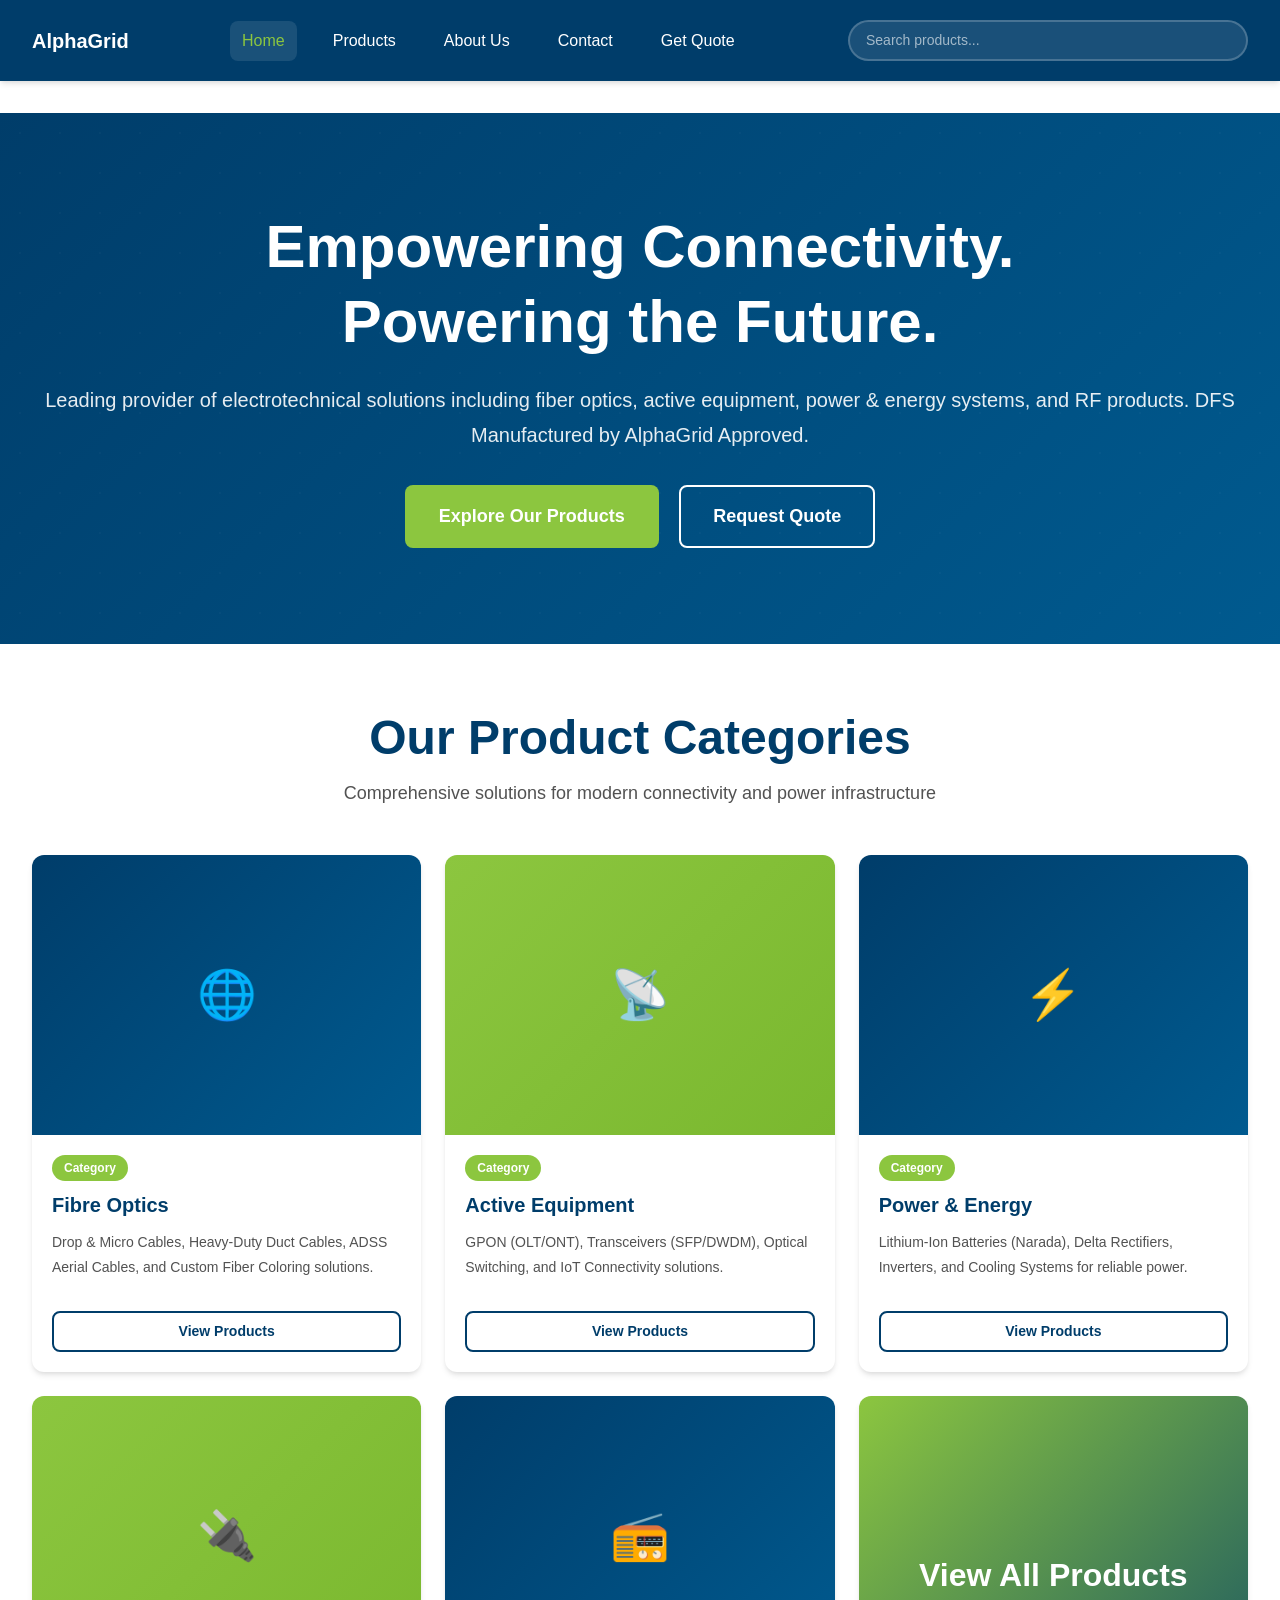
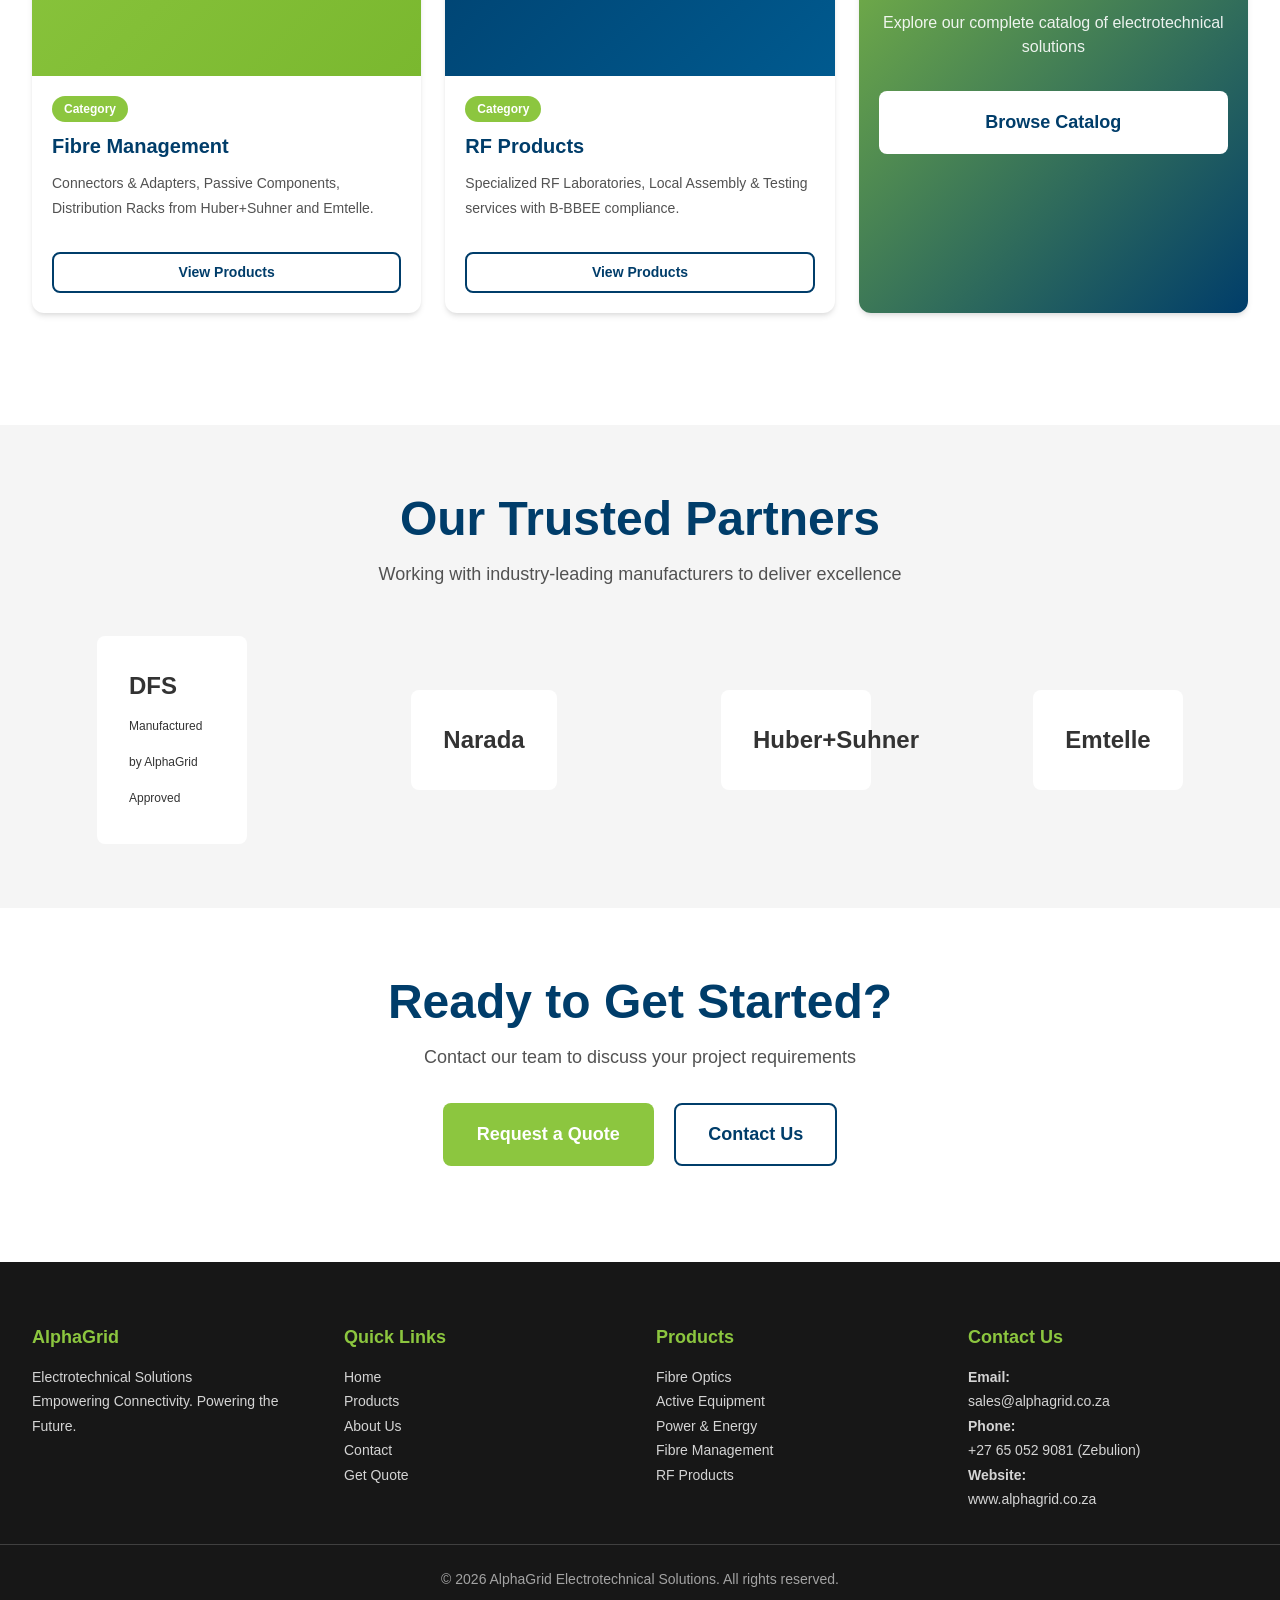
==== index.html @ b929cbf4 "Initial commit: AlphaGrid Electrotechnical Solutions website" ====
<!DOCTYPE html>
<html lang="en">
<head>
  <meta charset="UTF-8">
  <meta name="viewport" content="width=device-width, initial-scale=1.0">
  <meta name="description" content="AlphaGrid Electrotechnical Solutions - Empowering Connectivity. Powering the Future. Leading provider of fiber optics, active equipment, power solutions, and RF products.">
  <meta name="keywords" content="fiber optics, GPON, power solutions, RF products, electrotechnical, AlphaGrid, connectivity">
  <meta name="author" content="AlphaGrid Electrotechnical Solutions">
  
  <!-- Open Graph / Social Media -->
  <meta property="og:type" content="website">
  <meta property="og:title" content="AlphaGrid Electrotechnical Solutions">
  <meta property="og:description" content="Empowering Connectivity. Powering the Future.">
  <meta property="og:url" content="https://www.alphagrid.co.za">
  
  <title>AlphaGrid - Electrotechnical Solutions | Product & Solutions Catalog</title>
  
  <!-- Favicon -->
  <link rel="icon" type="image/png" href="assets/images/favicon.png">
  
  <!-- Stylesheets -->
  <link rel="stylesheet" href="assets/css/variables.css">
  <link rel="stylesheet" href="assets/css/reset.css">
  <link rel="stylesheet" href="assets/css/layout.css">
  <link rel="stylesheet" href="assets/css/components.css">
  <link rel="stylesheet" href="assets/css/responsive.css">
  <link rel="stylesheet" href="assets/css/animations.css">
</head>
<body>
  <!-- Header -->
  <header class="header">
    <div class="container header-container">
      <a href="index.html" class="logo">
        <img src="assets/images/logo.png" alt="AlphaGrid Logo" onerror="this.style.display='none'; this.nextElementSibling.style.display='inline';">
        <span>AlphaGrid</span>
      </a>
      
      <!-- Desktop Navigation -->
      <nav class="nav">
        <a href="index.html" class="nav-link">Home</a>
        <a href="products.html" class="nav-link">Products</a>
        <a href="about.html" class="nav-link">About Us</a>
        <a href="contact.html" class="nav-link">Contact</a>
        <a href="quote.html" class="nav-link">Get Quote</a>
      </nav>
      
      <!-- Search (Desktop) -->
      <div class="search-container">
        <input type="text" id="search-input" class="search-input" placeholder="Search products...">
        <div id="search-results"></div>
      </div>
      
      <!-- Mobile Menu Button -->
      <button class="mobile-menu-btn" aria-label="Toggle menu">
        <span></span>
        <span></span>
        <span></span>
      </button>
    </div>
    
    <!-- Mobile Navigation -->
    <nav class="mobile-nav">
      <a href="index.html" class="mobile-nav-link">Home</a>
      <a href="products.html" class="mobile-nav-link">Products</a>
      <a href="about.html" class="mobile-nav-link">About Us</a>
      <a href="contact.html" class="mobile-nav-link">Contact</a>
      <a href="quote.html" class="mobile-nav-link">Get Quote</a>
    </nav>
  </header>
  
  <!-- Main Content -->
  <main class="main">
    <!-- Hero Section -->
    <section class="hero">
      <div class="container hero-content">
        <h1 class="hero-title fade-in">
          Empowering Connectivity.<br>Powering the Future.
        </h1>
        <p class="hero-subtitle fade-in">
          Leading provider of electrotechnical solutions including fiber optics, active equipment, 
          power & energy systems, and RF products. DFS Manufactured by AlphaGrid Approved.
        </p>
        <div class="fade-in">
          <a href="products.html" class="btn btn-accent btn-lg">Explore Our Products</a>
          <a href="quote.html" class="btn btn-outline btn-lg" style="margin-left: 1rem; color: white; border-color: white;">Request Quote</a>
        </div>
      </div>
    </section>
    
    <!-- Product Categories Section -->
    <section class="section">
      <div class="container">
        <h2 class="section-title">Our Product Categories</h2>
        <p class="section-subtitle">
          Comprehensive solutions for modern connectivity and power infrastructure
        </p>
        
        <div class="grid grid-cols-1 grid-cols-sm-2 grid-cols-lg-3" style="margin-bottom: 3rem;">
          <!-- Fibre Optics -->
          <div class="product-card fade-in-up">
            <div class="product-card-image" style="background: linear-gradient(135deg, #003D6A 0%, #005a8f 100%); color: white; font-size: 3rem; display: flex; align-items: center; justify-content: center;">
              🌐
            </div>
            <div class="product-card-content">
              <span class="product-card-category">Category</span>
              <h3 class="product-card-title">Fibre Optics</h3>
              <p class="product-card-description">
                Drop & Micro Cables, Heavy-Duty Duct Cables, ADSS Aerial Cables, and Custom Fiber Coloring solutions.
              </p>
              <a href="products.html#fibre-optics" class="btn btn-outline btn-sm mt-4">View Products</a>
            </div>
          </div>
          
          <!-- Active Equipment -->
          <div class="product-card fade-in-up">
            <div class="product-card-image" style="background: linear-gradient(135deg, #8CC63F 0%, #7ab82f 100%); color: white; font-size: 3rem; display: flex; align-items: center; justify-content: center;">
              📡
            </div>
            <div class="product-card-content">
              <span class="product-card-category">Category</span>
              <h3 class="product-card-title">Active Equipment</h3>
              <p class="product-card-description">
                GPON (OLT/ONT), Transceivers (SFP/DWDM), Optical Switching, and IoT Connectivity solutions.
              </p>
              <a href="products.html#active-equipment" class="btn btn-outline btn-sm mt-4">View Products</a>
            </div>
          </div>
          
          <!-- Power & Energy -->
          <div class="product-card fade-in-up">
            <div class="product-card-image" style="background: linear-gradient(135deg, #003D6A 0%, #005a8f 100%); color: white; font-size: 3rem; display: flex; align-items: center; justify-content: center;">
              ⚡
            </div>
            <div class="product-card-content">
              <span class="product-card-category">Category</span>
              <h3 class="product-card-title">Power & Energy</h3>
              <p class="product-card-description">
                Lithium-Ion Batteries (Narada), Delta Rectifiers, Inverters, and Cooling Systems for reliable power.
              </p>
              <a href="products.html#power-energy" class="btn btn-outline btn-sm mt-4">View Products</a>
            </div>
          </div>
          
          <!-- Fibre Management -->
          <div class="product-card fade-in-up">
            <div class="product-card-image" style="background: linear-gradient(135deg, #8CC63F 0%, #7ab82f 100%); color: white; font-size: 3rem; display: flex; align-items: center; justify-content: center;">
              🔌
            </div>
            <div class="product-card-content">
              <span class="product-card-category">Category</span>
              <h3 class="product-card-title">Fibre Management</h3>
              <p class="product-card-description">
                Connectors & Adapters, Passive Components, Distribution Racks from Huber+Suhner and Emtelle.
              </p>
              <a href="products.html#fibre-management" class="btn btn-outline btn-sm mt-4">View Products</a>
            </div>
          </div>
          
          <!-- RF Products -->
          <div class="product-card fade-in-up">
            <div class="product-card-image" style="background: linear-gradient(135deg, #003D6A 0%, #005a8f 100%); color: white; font-size: 3rem; display: flex; align-items: center; justify-content: center;">
              📻
            </div>
            <div class="product-card-content">
              <span class="product-card-category">Category</span>
              <h3 class="product-card-title">RF Products</h3>
              <p class="product-card-description">
                Specialized RF Laboratories, Local Assembly & Testing services with B-BBEE compliance.
              </p>
              <a href="products.html#rf-products" class="btn btn-outline btn-sm mt-4">View Products</a>
            </div>
          </div>
          
          <!-- All Products -->
          <div class="product-card fade-in-up" style="background: linear-gradient(135deg, #8CC63F 0%, #003D6A 100%);">
            <div class="product-card-content" style="justify-content: center; text-align: center; color: white;">
              <h3 class="product-card-title" style="color: white; font-size: 2rem; margin-bottom: 1rem;">
                View All Products
              </h3>
              <p style="color: rgba(255,255,255,0.9); margin-bottom: 2rem;">
                Explore our complete catalog of electrotechnical solutions
              </p>
              <a href="products.html" class="btn btn-lg" style="background: white; color: var(--color-primary);">
                Browse Catalog
              </a>
            </div>
          </div>
        </div>
      </div>
    </section>
    
    <!-- Partners Section -->
    <section class="section" style="background-color: var(--color-gray-100);">
      <div class="container">
        <h2 class="section-title">Our Trusted Partners</h2>
        <p class="section-subtitle">
          Working with industry-leading manufacturers to deliver excellence
        </p>
        
        <div class="partners-grid">
          <div class="partner-logo fade-in-up">
            <div style="padding: 2rem; background: white; border-radius: 0.5rem; font-weight: bold; color: var(--color-primary); font-size: 1.5rem;">
              DFS<br><span style="font-size: 0.75rem; font-weight: normal;">Manufactured by AlphaGrid Approved</span>
            </div>
          </div>
          <div class="partner-logo fade-in-up">
            <div style="padding: 2rem; background: white; border-radius: 0.5rem; font-weight: bold; color: var(--color-primary); font-size: 1.5rem;">
              Narada
            </div>
          </div>
          <div class="partner-logo fade-in-up">
            <div style="padding: 2rem; background: white; border-radius: 0.5rem; font-weight: bold; color: var(--color-primary); font-size: 1.5rem;">
              Huber+Suhner
            </div>
          </div>
          <div class="partner-logo fade-in-up">
            <div style="padding: 2rem; background: white; border-radius: 0.5rem; font-weight: bold; color: var(--color-primary); font-size: 1.5rem;">
              Emtelle
            </div>
          </div>
        </div>
      </div>
    </section>
    
    <!-- CTA Section -->
    <section class="section">
      <div class="container" style="text-align: center;">
        <div class="fade-in-up">
          <h2 class="section-title">Ready to Get Started?</h2>
          <p class="section-subtitle" style="margin-bottom: 2rem;">
            Contact our team to discuss your project requirements
          </p>
          <a href="quote.html" class="btn btn-accent btn-lg">Request a Quote</a>
          <a href="contact.html" class="btn btn-outline btn-lg" style="margin-left: 1rem;">Contact Us</a>
        </div>
      </div>
    </section>
  </main>
  
  <!-- Footer -->
  <footer class="footer">
    <div class="container footer-content">
      <div class="footer-section">
        <h3>AlphaGrid</h3>
        <p>
          Electrotechnical Solutions<br>
          Empowering Connectivity. Powering the Future.
        </p>
      </div>
      
      <div class="footer-section">
        <h3>Quick Links</h3>
        <p><a href="index.html">Home</a></p>
        <p><a href="products.html">Products</a></p>
        <p><a href="about.html">About Us</a></p>
        <p><a href="contact.html">Contact</a></p>
        <p><a href="quote.html">Get Quote</a></p>
      </div>
      
      <div class="footer-section">
        <h3>Products</h3>
        <p><a href="products.html">Fibre Optics</a></p>
        <p><a href="products.html">Active Equipment</a></p>
        <p><a href="products.html">Power & Energy</a></p>
        <p><a href="products.html">Fibre Management</a></p>
        <p><a href="products.html">RF Products</a></p>
      </div>
      
      <div class="footer-section">
        <h3>Contact Us</h3>
        <p>
          <strong>Email:</strong><br>
          <a href="mailto:sales@alphagrid.co.za">sales@alphagrid.co.za</a>
        </p>
        <p>
          <strong>Phone:</strong><br>
          <a href="tel:+27650529081">+27 65 052 9081</a> (Zebulion)
        </p>
        <p>
          <strong>Website:</strong><br>
          <a href="https://www.alphagrid.co.za">www.alphagrid.co.za</a>
        </p>
      </div>
    </div>
    
    <div class="container footer-bottom">
      <p>&copy; 2026 AlphaGrid Electrotechnical Solutions. All rights reserved.</p>
    </div>
  </footer>
  
  <!-- JavaScript -->
  <script src="assets/js/utils.js"></script>
  <script src="assets/js/navigation.js"></script>
  <script src="assets/js/animations.js"></script>
  <script src="assets/js/products.js"></script>
  <script src="assets/js/search.js"></script>
</body>
</html>
---- assets/css/variables.css ----
/* CSS Custom Properties - AlphaGrid Brand Colors and Design System */

:root {
  /* Brand Colors */
  --color-primary: #003D6A;        /* Deep Blue */
  --color-accent: #8CC63F;         /* Vibrant Green */
  --color-white: #FFFFFF;
  --color-black: #000000;
  --color-gray-100: #F5F5F5;
  --color-gray-200: #E5E5E5;
  --color-gray-300: #D4D4D4;
  --color-gray-400: #A3A3A3;
  --color-gray-500: #737373;
  --color-gray-600: #525252;
  --color-gray-700: #404040;
  --color-gray-800: #262626;
  --color-gray-900: #171717;

  /* Semantic Colors */
  --color-success: #22C55E;
  --color-warning: #F59E0B;
  --color-error: #EF4444;
  --color-info: #3B82F6;

  /* Typography */
  --font-primary: 'Segoe UI', 'Roboto', -apple-system, BlinkMacSystemFont, sans-serif;
  --font-heading: 'Arial', 'Helvetica Neue', sans-serif;
  
  /* Font Sizes */
  --text-xs: 0.75rem;      /* 12px */
  --text-sm: 0.875rem;     /* 14px */
  --text-base: 1rem;       /* 16px */
  --text-lg: 1.125rem;     /* 18px */
  --text-xl: 1.25rem;      /* 20px */
  --text-2xl: 1.5rem;      /* 24px */
  --text-3xl: 1.875rem;    /* 30px */
  --text-4xl: 2.25rem;     /* 36px */
  --text-5xl: 3rem;        /* 48px */
  --text-6xl: 3.75rem;     /* 60px */

  /* Font Weights */
  --font-normal: 400;
  --font-medium: 500;
  --font-semibold: 600;
  --font-bold: 700;

  /* Line Heights */
  --leading-tight: 1.25;
  --leading-normal: 1.5;
  --leading-relaxed: 1.75;

  /* Spacing Scale */
  --space-1: 0.25rem;    /* 4px */
  --space-2: 0.5rem;     /* 8px */
  --space-3: 0.75rem;    /* 12px */
  --space-4: 1rem;       /* 16px */
  --space-5: 1.25rem;    /* 20px */
  --space-6: 1.5rem;     /* 24px */
  --space-8: 2rem;       /* 32px */
  --space-10: 2.5rem;    /* 40px */
  --space-12: 3rem;      /* 48px */
  --space-16: 4rem;      /* 64px */
  --space-20: 5rem;      /* 80px */
  --space-24: 6rem;      /* 96px */

  /* Border Radius */
  --radius-sm: 0.25rem;   /* 4px */
  --radius-md: 0.5rem;    /* 8px */
  --radius-lg: 0.75rem;   /* 12px */
  --radius-xl: 1rem;      /* 16px */
  --radius-full: 9999px;

  /* Shadows */
  --shadow-sm: 0 1px 2px 0 rgba(0, 0, 0, 0.05);
  --shadow-md: 0 4px 6px -1px rgba(0, 0, 0, 0.1), 0 2px 4px -1px rgba(0, 0, 0, 0.06);
  --shadow-lg: 0 10px 15px -3px rgba(0, 0, 0, 0.1), 0 4px 6px -2px rgba(0, 0, 0, 0.05);
  --shadow-xl: 0 20px 25px -5px rgba(0, 0, 0, 0.1), 0 10px 10px -5px rgba(0, 0, 0, 0.04);

  /* Transitions */
  --transition-fast: 150ms ease-in-out;
  --transition-base: 250ms ease-in-out;
  --transition-slow: 350ms ease-in-out;

  /* Container Widths */
  --container-sm: 640px;
  --container-md: 768px;
  --container-lg: 1024px;
  --container-xl: 1280px;
  --container-2xl: 1536px;

  /* Z-Index Scale */
  --z-dropdown: 1000;
  --z-sticky: 1020;
  --z-fixed: 1030;
  --z-modal-backdrop: 1040;
  --z-modal: 1050;
  --z-popover: 1060;
  --z-tooltip: 1070;
}
---- assets/css/layout.css ----
/* Layout Styles - Grid, Header, Footer, Navigation */

/* Container */
.container {
  width: 100%;
  max-width: var(--container-xl);
  margin: 0 auto;
  padding: 0 var(--space-4);
}

@media (min-width: 768px) {
  .container {
    padding: 0 var(--space-6);
  }
}

@media (min-width: 1024px) {
  .container {
    padding: 0 var(--space-8);
  }
}

/* Header */
.header {
  background-color: var(--color-primary);
  color: var(--color-white);
  padding: var(--space-4) 0;
  position: sticky;
  top: 0;
  z-index: var(--z-sticky);
  box-shadow: var(--shadow-md);
}

.header-container {
  display: flex;
  justify-content: space-between;
  align-items: center;
  gap: var(--space-4);
}

.logo {
  display: flex;
  align-items: center;
  gap: var(--space-3);
  font-size: var(--text-xl);
  font-weight: var(--font-bold);
  color: var(--color-white);
}

.logo img {
  height: 50px;
  width: auto;
}

/* Navigation */
.nav {
  display: none;
}

@media (min-width: 768px) {
  .nav {
    display: flex;
    gap: var(--space-6);
  }
}

.nav-link {
  color: var(--color-white);
  font-weight: var(--font-medium);
  padding: var(--space-2) var(--space-3);
  border-radius: var(--radius-md);
  transition: background-color var(--transition-fast);
}

.nav-link:hover,
.nav-link.active {
  background-color: rgba(255, 255, 255, 0.1);
  color: var(--color-accent);
}

/* Mobile Menu Button */
.mobile-menu-btn {
  display: flex;
  flex-direction: column;
  gap: 4px;
  padding: var(--space-2);
  background: none;
  border: none;
  cursor: pointer;
}

@media (min-width: 768px) {
  .mobile-menu-btn {
    display: none;
  }
}

.mobile-menu-btn span {
  display: block;
  width: 24px;
  height: 3px;
  background-color: var(--color-white);
  border-radius: var(--radius-full);
  transition: all var(--transition-base);
}

.mobile-menu-btn.active span:nth-child(1) {
  transform: rotate(45deg) translate(6px, 6px);
}

.mobile-menu-btn.active span:nth-child(2) {
  opacity: 0;
}

.mobile-menu-btn.active span:nth-child(3) {
  transform: rotate(-45deg) translate(6px, -6px);
}

/* Mobile Navigation */
.mobile-nav {
  display: none;
  position: fixed;
  top: 82px;
  left: 0;
  right: 0;
  background-color: var(--color-primary);
  padding: var(--space-6) var(--space-4);
  box-shadow: var(--shadow-lg);
  z-index: var(--z-dropdown);
}

.mobile-nav.active {
  display: block;
}

@media (min-width: 768px) {
  .mobile-nav {
    display: none !important;
  }
}

.mobile-nav-link {
  display: block;
  color: var(--color-white);
  font-weight: var(--font-medium);
  padding: var(--space-4);
  border-bottom: 1px solid rgba(255, 255, 255, 0.1);
  transition: background-color var(--transition-fast);
}

.mobile-nav-link:hover,
.mobile-nav-link.active {
  background-color: rgba(255, 255, 255, 0.1);
  color: var(--color-accent);
}

/* Search Bar */
.search-container {
  position: relative;
  display: none;
}

@media (min-width: 1024px) {
  .search-container {
    display: block;
    flex: 1;
    max-width: 400px;
  }
}

.search-input {
  width: 100%;
  padding: var(--space-2) var(--space-4);
  padding-right: var(--space-10);
  border: 2px solid rgba(255, 255, 255, 0.2);
  border-radius: var(--radius-full);
  background-color: rgba(255, 255, 255, 0.1);
  color: var(--color-white);
  font-size: var(--text-sm);
  transition: all var(--transition-fast);
}

.search-input::placeholder {
  color: rgba(255, 255, 255, 0.6);
}

.search-input:focus {
  background-color: var(--color-white);
  color: var(--color-gray-800);
  outline: none;
  border-color: var(--color-accent);
}

.search-input:focus::placeholder {
  color: var(--color-gray-400);
}

/* Footer */
.footer {
  background-color: var(--color-gray-900);
  color: var(--color-white);
  padding: var(--space-16) 0 var(--space-8);
  margin-top: auto;
}

.footer-content {
  display: grid;
  grid-template-columns: 1fr;
  gap: var(--space-8);
}

@media (min-width: 768px) {
  .footer-content {
    grid-template-columns: repeat(2, 1fr);
  }
}

@media (min-width: 1024px) {
  .footer-content {
    grid-template-columns: repeat(4, 1fr);
  }
}

.footer-section h3 {
  color: var(--color-accent);
  font-size: var(--text-lg);
  margin-bottom: var(--space-4);
}

.footer-section p,
.footer-section a {
  color: var(--color-gray-300);
  font-size: var(--text-sm);
  line-height: var(--leading-relaxed);
}

.footer-section a:hover {
  color: var(--color-accent);
}

.footer-bottom {
  margin-top: var(--space-8);
  padding-top: var(--space-6);
  border-top: 1px solid var(--color-gray-700);
  text-align: center;
  color: var(--color-gray-400);
  font-size: var(--text-sm);
}

/* Main Content Area */
.main {
  min-height: calc(100vh - 82px - 400px);
  padding: var(--space-8) 0;
}

/* Grid System */
.grid {
  display: grid;
  gap: var(--space-6);
}

.grid-cols-1 {
  grid-template-columns: 1fr;
}

@media (min-width: 640px) {
  .grid-cols-sm-2 {
    grid-template-columns: repeat(2, 1fr);
  }
}

@media (min-width: 768px) {
  .grid-cols-md-2 {
    grid-template-columns: repeat(2, 1fr);
  }
  
  .grid-cols-md-3 {
    grid-template-columns: repeat(3, 1fr);
  }
}

@media (min-width: 1024px) {
  .grid-cols-lg-3 {
    grid-template-columns: repeat(3, 1fr);
  }
  
  .grid-cols-lg-4 {
    grid-template-columns: repeat(4, 1fr);
  }
}
---- assets/css/components.css ----
/* Reusable Component Styles - Buttons, Cards, Forms */

/* Buttons */
.btn {
  display: inline-flex;
  align-items: center;
  justify-content: center;
  gap: var(--space-2);
  padding: var(--space-3) var(--space-6);
  font-weight: var(--font-semibold);
  font-size: var(--text-base);
  border-radius: var(--radius-md);
  transition: all var(--transition-fast);
  cursor: pointer;
  border: 2px solid transparent;
  text-align: center;
}

.btn-primary {
  background-color: var(--color-primary);
  color: var(--color-white);
}

.btn-primary:hover {
  background-color: #002d4f;
  transform: translateY(-2px);
  box-shadow: var(--shadow-lg);
}

.btn-accent {
  background-color: var(--color-accent);
  color: var(--color-white);
}

.btn-accent:hover {
  background-color: #7ab82f;
  transform: translateY(-2px);
  box-shadow: var(--shadow-lg);
}

.btn-outline {
  background-color: transparent;
  border-color: var(--color-primary);
  color: var(--color-primary);
}

.btn-outline:hover {
  background-color: var(--color-primary);
  color: var(--color-white);
}

.btn-lg {
  padding: var(--space-4) var(--space-8);
  font-size: var(--text-lg);
}

.btn-sm {
  padding: var(--space-2) var(--space-4);
  font-size: var(--text-sm);
}

/* Product Cards */
.product-card {
  background-color: var(--color-white);
  border-radius: var(--radius-lg);
  box-shadow: var(--shadow-md);
  overflow: hidden;
  transition: all var(--transition-base);
  cursor: pointer;
  height: 100%;
  display: flex;
  flex-direction: column;
}

.product-card:hover {
  transform: translateY(-4px);
  box-shadow: var(--shadow-xl);
}

.product-card-image {
  width: 100%;
  height: 200px;
  object-fit: cover;
  background-color: var(--color-gray-100);
  display: flex;
  align-items: center;
  justify-content: center;
  color: var(--color-gray-400);
  font-size: var(--text-sm);
}

.product-card-content {
  padding: var(--space-5);
  flex: 1;
  display: flex;
  flex-direction: column;
}

.product-card-category {
  display: inline-block;
  padding: var(--space-1) var(--space-3);
  background-color: var(--color-accent);
  color: var(--color-white);
  font-size: var(--text-xs);
  font-weight: var(--font-semibold);
  border-radius: var(--radius-full);
  margin-bottom: var(--space-3);
  align-self: flex-start;
}

.product-card-title {
  font-size: var(--text-xl);
  font-weight: var(--font-bold);
  color: var(--color-primary);
  margin-bottom: var(--space-3);
}

.product-card-description {
  color: var(--color-gray-600);
  font-size: var(--text-sm);
  line-height: var(--leading-relaxed);
  margin-bottom: var(--space-4);
  flex: 1;
}

.product-card-partner {
  font-size: var(--text-xs);
  color: var(--color-gray-500);
  font-style: italic;
  margin-top: var(--space-2);
}

/* Forms */
.form-group {
  margin-bottom: var(--space-5);
}

.form-label {
  display: block;
  font-weight: var(--font-medium);
  color: var(--color-gray-700);
  margin-bottom: var(--space-2);
  font-size: var(--text-sm);
}

.form-label.required::after {
  content: " *";
  color: var(--color-error);
}

.form-input,
.form-textarea,
.form-select {
  width: 100%;
  padding: var(--space-3) var(--space-4);
  border: 2px solid var(--color-gray-300);
  border-radius: var(--radius-md);
  font-size: var(--text-base);
  transition: all var(--transition-fast);
  background-color: var(--color-white);
}

.form-input:focus,
.form-textarea:focus,
.form-select:focus {
  outline: none;
  border-color: var(--color-accent);
  box-shadow: 0 0 0 3px rgba(140, 198, 63, 0.1);
}

.form-input.error,
.form-textarea.error,
.form-select.error {
  border-color: var(--color-error);
}

.form-textarea {
  min-height: 120px;
  resize: vertical;
}

.form-error {
  color: var(--color-error);
  font-size: var(--text-sm);
  margin-top: var(--space-2);
  display: none;
}

.form-error.active {
  display: block;
}

/* Hero Section */
.hero {
  background: linear-gradient(135deg, var(--color-primary) 0%, #005a8f 100%);
  color: var(--color-white);
  padding: var(--space-20) 0;
  text-align: center;
  position: relative;
  overflow: hidden;
}

.hero::before {
  content: '';
  position: absolute;
  top: 0;
  left: 0;
  right: 0;
  bottom: 0;
  background-image: url('data:image/svg+xml,<svg width="40" height="40" xmlns="http://www.w3.org/2000/svg"><circle cx="20" cy="20" r="1" fill="rgba(255,255,255,0.1)"/></svg>');
  opacity: 0.3;
}

.hero-content {
  position: relative;
  z-index: 1;
  max-width: 800px;
  margin: 0 auto;
}

.hero-title {
  font-size: var(--text-4xl);
  font-weight: var(--font-bold);
  margin-bottom: var(--space-6);
  color: var(--color-white);
}

@media (min-width: 768px) {
  .hero-title {
    font-size: var(--text-5xl);
  }
}

.hero-subtitle {
  font-size: var(--text-lg);
  margin-bottom: var(--space-8);
  opacity: 0.9;
  line-height: var(--leading-relaxed);
}

@media (min-width: 768px) {
  .hero-subtitle {
    font-size: var(--text-xl);
  }
}

/* Section */
.section {
  padding: var(--space-16) 0;
}

.section-title {
  font-size: var(--text-3xl);
  font-weight: var(--font-bold);
  text-align: center;
  margin-bottom: var(--space-3);
  color: var(--color-primary);
}

@media (min-width: 768px) {
  .section-title {
    font-size: var(--text-4xl);
  }
}

.section-subtitle {
  text-align: center;
  color: var(--color-gray-600);
  font-size: var(--text-lg);
  margin-bottom: var(--space-12);
  max-width: 700px;
  margin-left: auto;
  margin-right: auto;
}

/* Filter Buttons */
.filter-container {
  display: flex;
  flex-wrap: wrap;
  gap: var(--space-3);
  justify-content: center;
  margin-bottom: var(--space-10);
}

.filter-btn {
  padding: var(--space-3) var(--space-5);
  border: 2px solid var(--color-gray-300);
  background-color: var(--color-white);
  color: var(--color-gray-700);
  border-radius: var(--radius-full);
  font-weight: var(--font-medium);
  transition: all var(--transition-fast);
  cursor: pointer;
}

.filter-btn:hover {
  border-color: var(--color-accent);
  color: var(--color-accent);
}

.filter-btn.active {
  background-color: var(--color-accent);
  border-color: var(--color-accent);
  color: var(--color-white);
}

/* Toast Notifications */
.toast {
  position: fixed;
  bottom: var(--space-6);
  right: var(--space-6);
  padding: var(--space-4) var(--space-6);
  border-radius: var(--radius-lg);
  box-shadow: var(--shadow-xl);
  font-weight: var(--font-medium);
  color: var(--color-white);
  transform: translateY(200%);
  opacity: 0;
  transition: all var(--transition-base);
  z-index: var(--z-tooltip);
  max-width: 400px;
}

.toast.show {
  transform: translateY(0);
  opacity: 1;
}

.toast.success {
  background-color: var(--color-success);
}

.toast.error {
  background-color: var(--color-error);
}

.toast.info {
  background-color: var(--color-info);
}

/* Modal */
.modal-overlay {
  display: none;
  position: fixed;
  top: 0;
  left: 0;
  right: 0;
  bottom: 0;
  background-color: rgba(0, 0, 0, 0.7);
  z-index: var(--z-modal-backdrop);
  align-items: center;
  justify-content: center;
  padding: var(--space-4);
}

.modal-overlay.active {
  display: flex;
}

.modal {
  background-color: var(--color-white);
  border-radius: var(--radius-xl);
  max-width: 600px;
  width: 100%;
  max-height: 90vh;
  overflow-y: auto;
  box-shadow: var(--shadow-xl);
  animation: modalSlideIn var(--transition-base);
}

@keyframes modalSlideIn {
  from {
    transform: scale(0.9);
    opacity: 0;
  }
  to {
    transform: scale(1);
    opacity: 1;
  }
}

.modal-header {
  padding: var(--space-6);
  border-bottom: 1px solid var(--color-gray-200);
  display: flex;
  justify-content: space-between;
  align-items: center;
}

.modal-title {
  font-size: var(--text-2xl);
  font-weight: var(--font-bold);
  color: var(--color-primary);
}

.modal-close {
  font-size: var(--text-3xl);
  color: var(--color-gray-400);
  cursor: pointer;
  line-height: 1;
  padding: var(--space-2);
  transition: color var(--transition-fast);
}

.modal-close:hover {
  color: var(--color-gray-700);
}

.modal-body {
  padding: var(--space-6);
}

/* Loading Spinner */
.loading {
  display: inline-block;
  width: 40px;
  height: 40px;
  border: 4px solid var(--color-gray-200);
  border-top-color: var(--color-accent);
  border-radius: 50%;
  animation: spin 1s linear infinite;
}

@keyframes spin {
  to {
    transform: rotate(360deg);
  }
}

.loading-container {
  display: flex;
  justify-content: center;
  align-items: center;
  padding: var(--space-20);
}

/* Partner Logos */
.partners-grid {
  display: grid;
  grid-template-columns: repeat(auto-fit, minmax(150px, 1fr));
  gap: var(--space-8);
  align-items: center;
  justify-items: center;
}

.partner-logo {
  filter: grayscale(100%);
  opacity: 0.6;
  transition: all var(--transition-base);
  max-width: 150px;
}

.partner-logo:hover {
  filter: grayscale(0%);
  opacity: 1;
  transform: scale(1.05);
}

/* Utility Classes */
.text-center {
  text-align: center;
}

.mt-4 {
  margin-top: var(--space-4);
}

.mb-4 {
  margin-bottom: var(--space-4);
}

.hidden {
  display: none !important;
}
---- assets/css/responsive.css ----
/* Responsive Design - Mobile, Tablet, Desktop Breakpoints */

/* Mobile Small (< 375px) */
@media (max-width: 374px) {
  .hero-title {
    font-size: var(--text-3xl);
  }

  .section-title {
    font-size: var(--text-2xl);
  }

  .btn {
    width: 100%;
  }
}

/* Mobile (< 640px) */
@media (max-width: 639px) {
  .container {
    padding: 0 var(--space-4);
  }

  .hero {
    padding: var(--space-12) 0;
  }

  .section {
    padding: var(--space-10) 0;
  }

  .product-card-image {
    height: 180px;
  }

  .filter-container {
    gap: var(--space-2);
  }

  .filter-btn {
    padding: var(--space-2) var(--space-4);
    font-size: var(--text-sm);
  }

  .modal {
    max-width: 100%;
    border-radius: var(--radius-lg);
  }

  .footer-content {
    gap: var(--space-6);
  }
}

/* Tablet (640px - 1023px) */
@media (min-width: 640px) and (max-width: 1023px) {
  .hero-title {
    font-size: var(--text-4xl);
  }

  .product-card-image {
    height: 220px;
  }

  .grid-cols-sm-2 {
    grid-template-columns: repeat(2, 1fr);
  }
}

/* Tablet Landscape (768px+) */
@media (min-width: 768px) {
  .header {
    padding: var(--space-5) 0;
  }

  .nav {
    display: flex;
  }

  .mobile-menu-btn {
    display: none;
  }

  .hero {
    padding: var(--space-24) 0;
  }

  .product-card-image {
    height: 240px;
  }

  .form-row {
    display: grid;
    grid-template-columns: repeat(2, 1fr);
    gap: var(--space-5);
  }
}

/* Desktop (1024px+) */
@media (min-width: 1024px) {
  .hero-title {
    font-size: var(--text-6xl);
  }

  .section-title {
    font-size: var(--text-5xl);
  }

  .product-card-image {
    height: 260px;
  }

  .grid-cols-lg-3 {
    grid-template-columns: repeat(3, 1fr);
  }

  .grid-cols-lg-4 {
    grid-template-columns: repeat(4, 1fr);
  }

  .search-container {
    display: block;
  }
}

/* Large Desktop (1280px+) */
@media (min-width: 1280px) {
  .container {
    max-width: var(--container-xl);
  }

  .product-card-image {
    height: 280px;
  }
}

/* Extra Large Desktop (1536px+) */
@media (min-width: 1536px) {
  .container {
    max-width: var(--container-2xl);
  }
}

/* Print Styles */
@media print {
  .header,
  .footer,
  .mobile-menu-btn,
  .filter-container,
  .btn,
  .search-container {
    display: none !important;
  }

  body {
    font-size: 12pt;
    color: #000;
  }

  .product-card {
    page-break-inside: avoid;
    box-shadow: none;
    border: 1px solid #ccc;
  }
}

/* Reduced Motion */
@media (prefers-reduced-motion: reduce) {
  *,
  *::before,
  *::after {
    animation-duration: 0.01ms !important;
    animation-iteration-count: 1 !important;
    transition-duration: 0.01ms !important;
  }

  html {
    scroll-behavior: auto;
  }
}

/* Dark Mode Support (optional) */
@media (prefers-color-scheme: dark) {
  :root {
    --color-bg: #1a1a1a;
    --color-text: #f5f5f5;
  }

  /* Uncomment to enable dark mode */
  /*
  body {
    background-color: var(--color-bg);
    color: var(--color-text);
  }

  .product-card {
    background-color: #2a2a2a;
  }

  .form-input,
  .form-textarea,
  .form-select {
    background-color: #2a2a2a;
    border-color: #444;
    color: var(--color-text);
  }
  */
}

/* High Contrast Mode */
@media (prefers-contrast: high) {
  .btn {
    border-width: 3px;
  }

  .product-card {
    border: 2px solid var(--color-gray-400);
  }
}
---- assets/css/animations.css ----
/* Animations and Transitions */

/* Fade In Animation */
.fade-in {
  animation: fadeIn var(--transition-slow) ease-in;
}

@keyframes fadeIn {
  from {
    opacity: 0;
  }
  to {
    opacity: 1;
  }
}

/* Slide Up Animation */
.slide-up {
  animation: slideUp var(--transition-base) ease-out;
}

@keyframes slideUp {
  from {
    opacity: 0;
    transform: translateY(30px);
  }
  to {
    opacity: 1;
    transform: translateY(0);
  }
}

/* Slide In From Left */
.slide-in-left {
  animation: slideInLeft var(--transition-base) ease-out;
}

@keyframes slideInLeft {
  from {
    opacity: 0;
    transform: translateX(-30px);
  }
  to {
    opacity: 1;
    transform: translateX(0);
  }
}

/* Slide In From Right */
.slide-in-right {
  animation: slideInRight var(--transition-base) ease-out;
}

@keyframes slideInRight {
  from {
    opacity: 0;
    transform: translateX(30px);
  }
  to {
    opacity: 1;
    transform: translateX(0);
  }
}

/* Scale In Animation */
.scale-in {
  animation: scaleIn var(--transition-base) ease-out;
}

@keyframes scaleIn {
  from {
    opacity: 0;
    transform: scale(0.95);
  }
  to {
    opacity: 1;
    transform: scale(1);
  }
}

/* Pulse Animation */
.pulse {
  animation: pulse 2s cubic-bezier(0.4, 0, 0.6, 1) infinite;
}

@keyframes pulse {
  0%, 100% {
    opacity: 1;
  }
  50% {
    opacity: 0.5;
  }
}

/* Bounce Animation */
.bounce {
  animation: bounce 1s infinite;
}

@keyframes bounce {
  0%, 100% {
    transform: translateY(0);
  }
  50% {
    transform: translateY(-10px);
  }
}

/* Scroll Reveal Animation */
.scroll-reveal {
  opacity: 0;
  transform: translateY(30px);
  transition: opacity 0.6s ease-out, transform 0.6s ease-out;
}

.scroll-reveal.revealed {
  opacity: 1;
  transform: translateY(0);
}

/* Stagger Animation Delays */
.stagger-1 {
  animation-delay: 0.1s;
}

.stagger-2 {
  animation-delay: 0.2s;
}

.stagger-3 {
  animation-delay: 0.3s;
}

.stagger-4 {
  animation-delay: 0.4s;
}

.stagger-5 {
  animation-delay: 0.5s;
}

/* Hover Animations */
.hover-grow {
  transition: transform var(--transition-fast);
}

.hover-grow:hover {
  transform: scale(1.05);
}

.hover-lift {
  transition: transform var(--transition-fast), box-shadow var(--transition-fast);
}

.hover-lift:hover {
  transform: translateY(-4px);
  box-shadow: var(--shadow-xl);
}

/* Shimmer Loading Effect */
.shimmer {
  background: linear-gradient(
    90deg,
    var(--color-gray-200) 0%,
    var(--color-gray-100) 50%,
    var(--color-gray-200) 100%
  );
  background-size: 200% 100%;
  animation: shimmer 1.5s infinite;
}

@keyframes shimmer {
  0% {
    background-position: 200% 0;
  }
  100% {
    background-position: -200% 0;
  }
}

/* Skeleton Loader */
.skeleton {
  background-color: var(--color-gray-200);
  border-radius: var(--radius-md);
  position: relative;
  overflow: hidden;
}

.skeleton::after {
  content: '';
  position: absolute;
  top: 0;
  left: 0;
  right: 0;
  bottom: 0;
  background: linear-gradient(
    90deg,
    transparent 0%,
    rgba(255, 255, 255, 0.6) 50%,
    transparent 100%
  );
  animation: skeletonWave 1.5s infinite;
}

@keyframes skeletonWave {
  0% {
    transform: translateX(-100%);
  }
  100% {
    transform: translateX(100%);
  }
}

/* Rotating Animation */
.rotate {
  animation: rotate 2s linear infinite;
}

@keyframes rotate {
  from {
    transform: rotate(0deg);
  }
  to {
    transform: rotate(360deg);
  }
}

/* Fade In Up on Scroll - Intersection Observer Compatible */
.fade-in-up {
  opacity: 0;
  transform: translateY(40px);
  transition: opacity 0.6s cubic-bezier(0.25, 0.46, 0.45, 0.94),
              transform 0.6s cubic-bezier(0.25, 0.46, 0.45, 0.94);
}

.fade-in-up.visible {
  opacity: 1;
  transform: translateY(0);
}

/* Image Lazy Load */
img[data-src] {
  opacity: 0;
  transition: opacity var(--transition-base);
}

img[data-src].loaded {
  opacity: 1;
}

/* Smooth Page Transitions */
.page-transition {
  animation: pageTransition var(--transition-base) ease-in-out;
}

@keyframes pageTransition {
  from {
    opacity: 0;
    transform: translateY(10px);
  }
  to {
    opacity: 1;
    transform: translateY(0);
  }
}
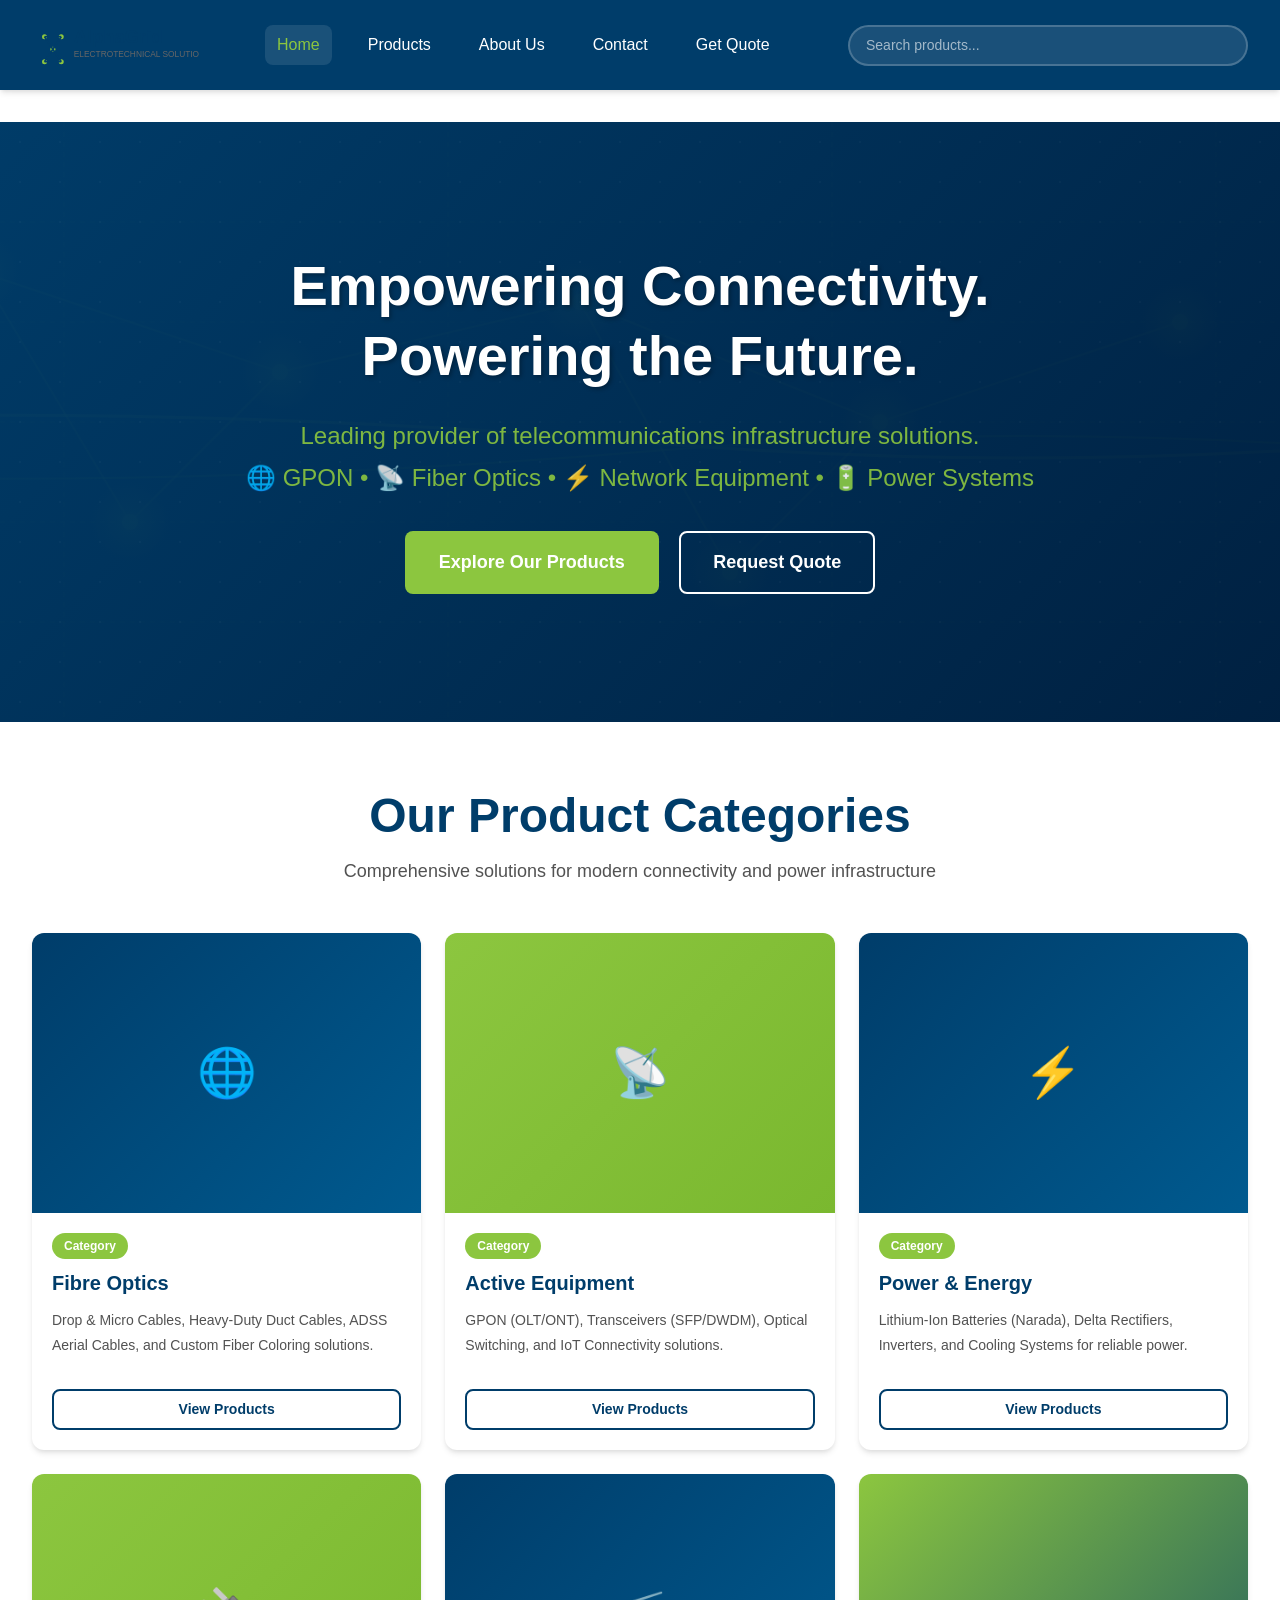
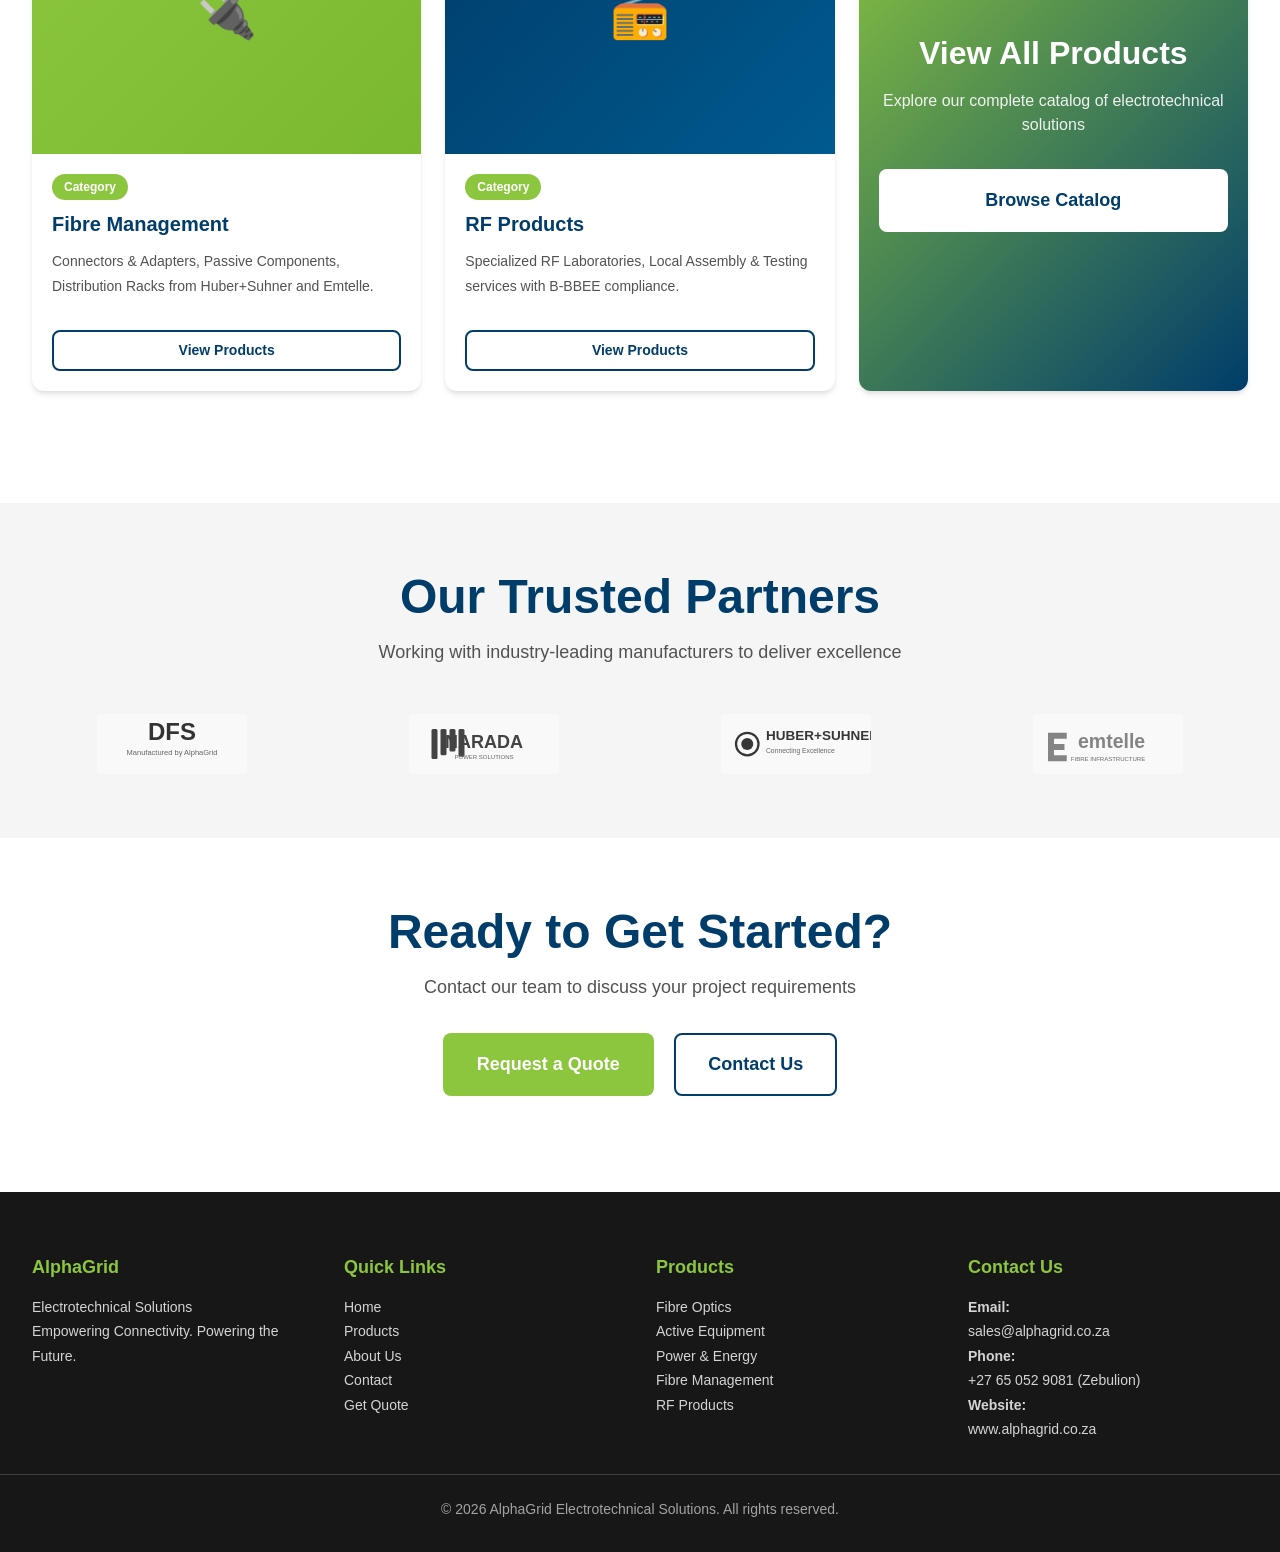
==== commit df46a5fd: "Add professional telecom images and branding - SVG logo, favicon, hero network background, product i" ====
--- a/index.html
+++ b/index.html
@@ -13,10 +13,10 @@
   <meta property="og:description" content="Empowering Connectivity. Powering the Future.">
   <meta property="og:url" content="https://www.alphagrid.co.za">
   
-  <title>AlphaGrid - Electrotechnical Solutions | Product & Solutions Catalog</title>
+  <title>AlphaGrid | Telecommunications & Network Infrastructure Solutions</title>
   
   <!-- Favicon -->
-  <link rel="icon" type="image/png" href="assets/images/favicon.png">
+  <link rel="icon" type="image/svg+xml" href="assets/images/favicon.svg">
   
   <!-- Stylesheets -->
   <link rel="stylesheet" href="assets/css/variables.css">
@@ -31,8 +31,7 @@
   <header class="header">
     <div class="container header-container">
       <a href="index.html" class="logo">
-        <img src="assets/images/logo.png" alt="AlphaGrid Logo" onerror="this.style.display='none'; this.nextElementSibling.style.display='inline';">
-        <span>AlphaGrid</span>
+        <img src="assets/images/logo.svg" alt="AlphaGrid Electrotechnical Solutions" width="200" height="60">
       </a>
       
       <!-- Desktop Navigation -->
@@ -71,14 +70,14 @@
   <!-- Main Content -->
   <main class="main">
     <!-- Hero Section -->
-    <section class="hero">
+    <section class="hero" style="background: linear-gradient(135deg, rgba(0, 61, 106, 0.95) 0%, rgba(0, 31, 63, 0.95) 100%), url('assets/images/hero-network.svg') center/cover; min-height: 600px; display: flex; align-items: center;">
       <div class="container hero-content">
-        <h1 class="hero-title fade-in">
+        <h1 class="hero-title fade-in" style="font-size: 3.5rem; color: white; text-shadow: 2px 2px 4px rgba(0,0,0,0.3);">
           Empowering Connectivity.<br>Powering the Future.
         </h1>
-        <p class="hero-subtitle fade-in">
-          Leading provider of electrotechnical solutions including fiber optics, active equipment, 
-          power & energy systems, and RF products. DFS Manufactured by AlphaGrid Approved.
+        <p class="hero-subtitle fade-in" style="font-size: 1.5rem; color: #8CC63F; max-width: 800px; margin: 0 auto 2rem;">
+          Leading provider of telecommunications infrastructure solutions.<br>
+          🌐 GPON • 📡 Fiber Optics • ⚡ Network Equipment • 🔋 Power Systems
         </p>
         <div class="fade-in">
           <a href="products.html" class="btn btn-accent btn-lg">Explore Our Products</a>
@@ -199,24 +198,16 @@
         
         <div class="partners-grid">
           <div class="partner-logo fade-in-up">
-            <div style="padding: 2rem; background: white; border-radius: 0.5rem; font-weight: bold; color: var(--color-primary); font-size: 1.5rem;">
-              DFS<br><span style="font-size: 0.75rem; font-weight: normal;">Manufactured by AlphaGrid Approved</span>
-            </div>
-          </div>
-          <div class="partner-logo fade-in-up">
-            <div style="padding: 2rem; background: white; border-radius: 0.5rem; font-weight: bold; color: var(--color-primary); font-size: 1.5rem;">
-              Narada
-            </div>
-          </div>
-          <div class="partner-logo fade-in-up">
-            <div style="padding: 2rem; background: white; border-radius: 0.5rem; font-weight: bold; color: var(--color-primary); font-size: 1.5rem;">
-              Huber+Suhner
-            </div>
-          </div>
-          <div class="partner-logo fade-in-up">
-            <div style="padding: 2rem; background: white; border-radius: 0.5rem; font-weight: bold; color: var(--color-primary); font-size: 1.5rem;">
-              Emtelle
-            </div>
+            <img src="assets/images/partners/dfs.svg" alt="DFS - Manufactured by AlphaGrid Approved" width="200" height="80" style="max-width: 100%; height: auto;">
+          </div>
+          <div class="partner-logo fade-in-up">
+            <img src="assets/images/partners/narada.svg" alt="Narada Power Solutions" width="200" height="80" style="max-width: 100%; height: auto;">
+          </div>
+          <div class="partner-logo fade-in-up">
+            <img src="assets/images/partners/huber-suhner.svg" alt="Huber+Suhner" width="200" height="80" style="max-width: 100%; height: auto;">
+          </div>
+          <div class="partner-logo fade-in-up">
+            <img src="assets/images/partners/emtelle.svg" alt="Emtelle Fibre Infrastructure" width="200" height="80" style="max-width: 100%; height: auto;">
           </div>
         </div>
       </div>
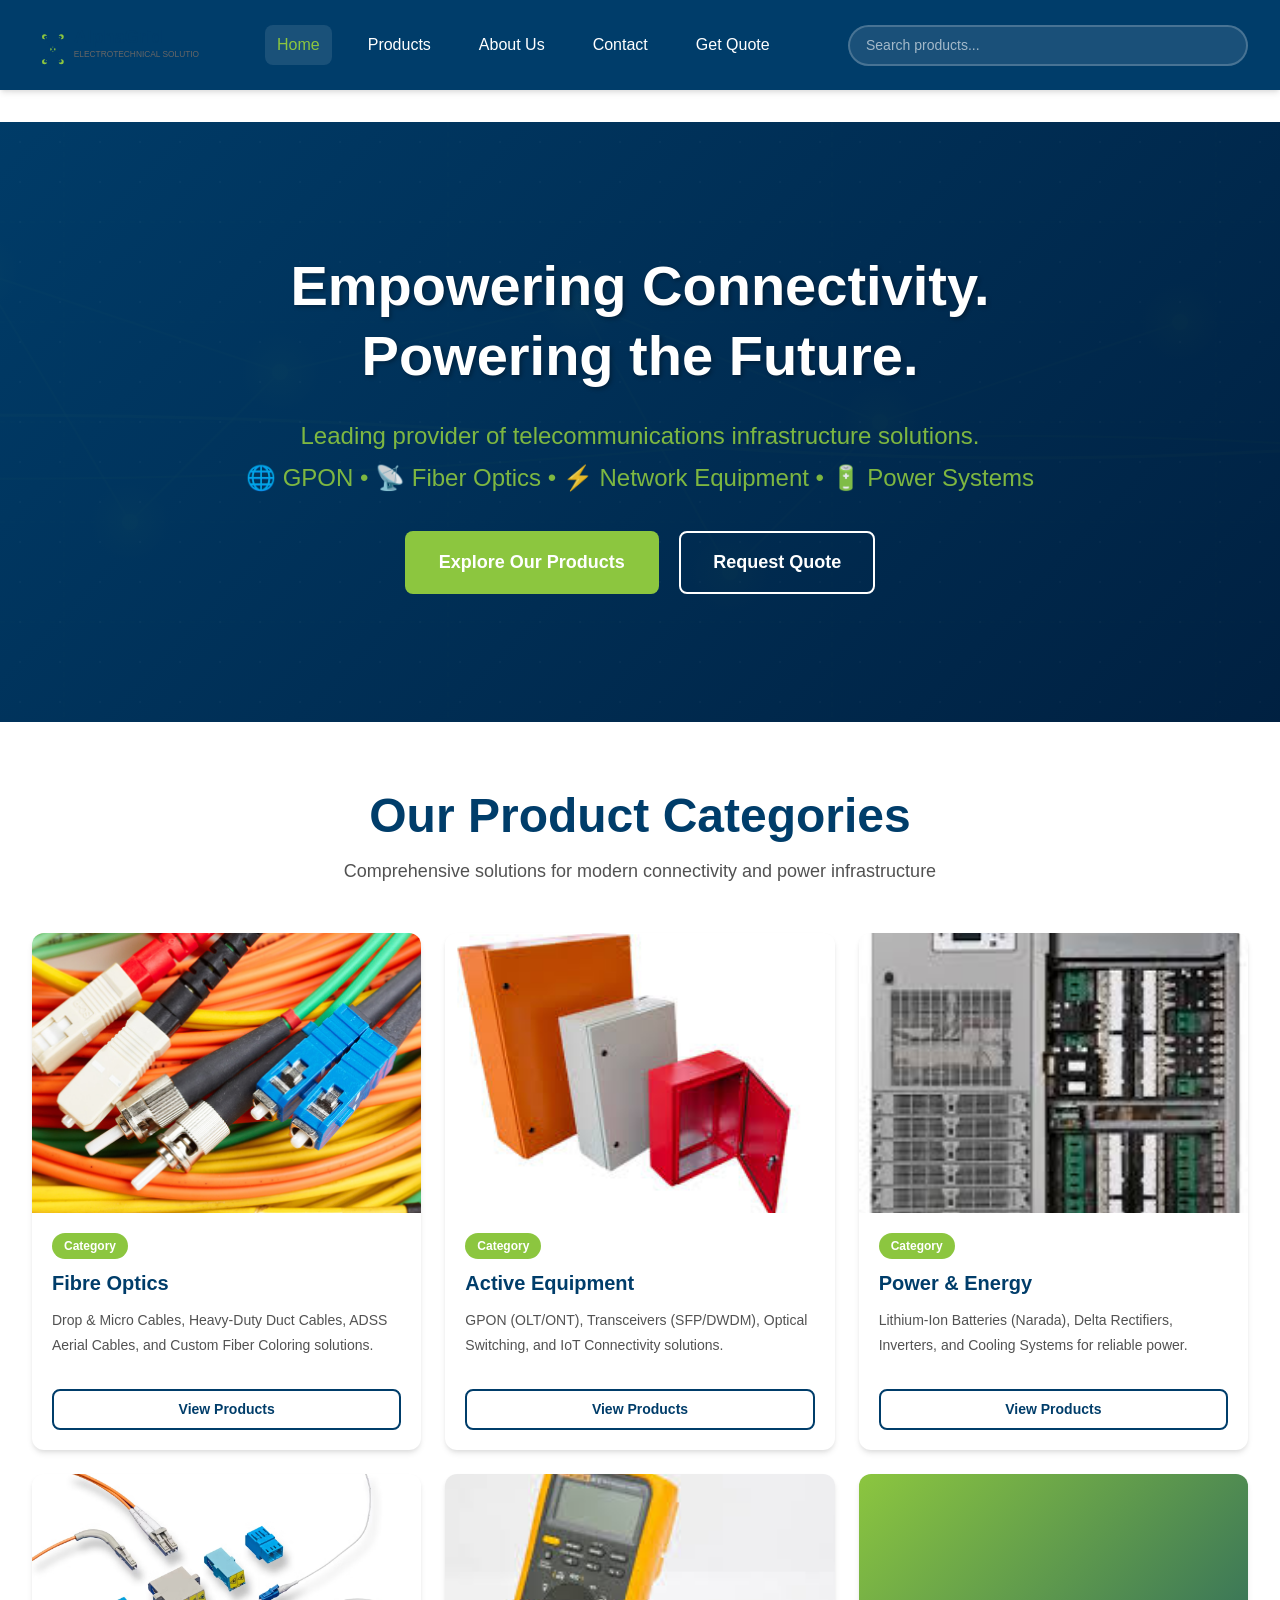
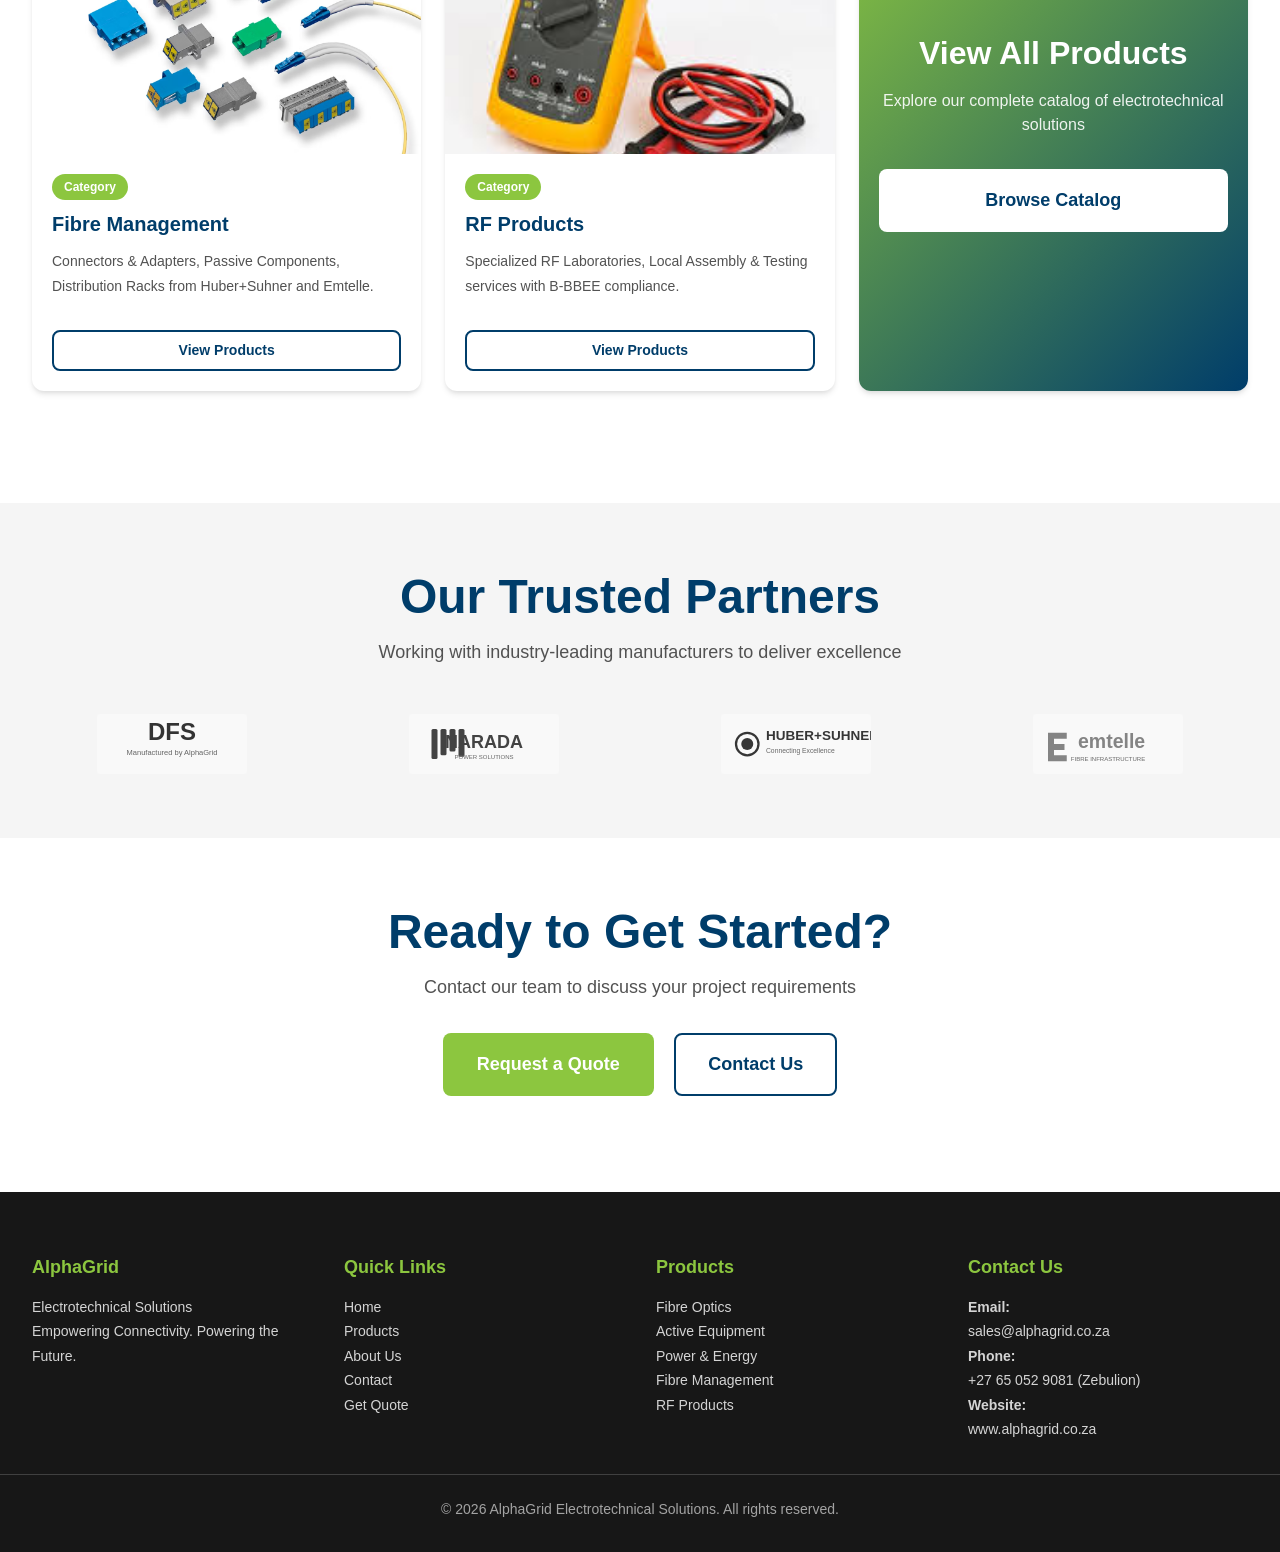
==== commit 1d7c51ef: "load images" ====
--- a/index.html
+++ b/index.html
@@ -97,8 +97,8 @@
         <div class="grid grid-cols-1 grid-cols-sm-2 grid-cols-lg-3" style="margin-bottom: 3rem;">
           <!-- Fibre Optics -->
           <div class="product-card fade-in-up">
-            <div class="product-card-image" style="background: linear-gradient(135deg, #003D6A 0%, #005a8f 100%); color: white; font-size: 3rem; display: flex; align-items: center; justify-content: center;">
-              🌐
+            <div class="product-card-image">
+              <img src="AlphaGrid%20Pics/Fibre%20Optic%20Cable.jpg" alt="Fibre Optic Cable" loading="lazy">
             </div>
             <div class="product-card-content">
               <span class="product-card-category">Category</span>
@@ -112,8 +112,8 @@
           
           <!-- Active Equipment -->
           <div class="product-card fade-in-up">
-            <div class="product-card-image" style="background: linear-gradient(135deg, #8CC63F 0%, #7ab82f 100%); color: white; font-size: 3rem; display: flex; align-items: center; justify-content: center;">
-              📡
+            <div class="product-card-image">
+              <img src="AlphaGrid%20Pics/Enclosures.jpg" alt="Active Equipment" loading="lazy">
             </div>
             <div class="product-card-content">
               <span class="product-card-category">Category</span>
@@ -127,8 +127,8 @@
           
           <!-- Power & Energy -->
           <div class="product-card fade-in-up">
-            <div class="product-card-image" style="background: linear-gradient(135deg, #003D6A 0%, #005a8f 100%); color: white; font-size: 3rem; display: flex; align-items: center; justify-content: center;">
-              ⚡
+            <div class="product-card-image">
+              <img src="AlphaGrid%20Pics/DC%20Power%20Systems.jpg" alt="Power and Energy Systems" loading="lazy">
             </div>
             <div class="product-card-content">
               <span class="product-card-category">Category</span>
@@ -142,8 +142,8 @@
           
           <!-- Fibre Management -->
           <div class="product-card fade-in-up">
-            <div class="product-card-image" style="background: linear-gradient(135deg, #8CC63F 0%, #7ab82f 100%); color: white; font-size: 3rem; display: flex; align-items: center; justify-content: center;">
-              🔌
+            <div class="product-card-image">
+              <img src="AlphaGrid%20Pics/Connectors%20%26%20Adapters.avif" alt="Fibre Management Components" loading="lazy">
             </div>
             <div class="product-card-content">
               <span class="product-card-category">Category</span>
@@ -157,8 +157,8 @@
           
           <!-- RF Products -->
           <div class="product-card fade-in-up">
-            <div class="product-card-image" style="background: linear-gradient(135deg, #003D6A 0%, #005a8f 100%); color: white; font-size: 3rem; display: flex; align-items: center; justify-content: center;">
-              📻
+            <div class="product-card-image">
+              <img src="AlphaGrid%20Pics/Test%20Equipment.jpg" alt="RF Test Equipment" loading="lazy">
             </div>
             <div class="product-card-content">
               <span class="product-card-category">Category</span>
--- a/assets/css/components.css
+++ b/assets/css/components.css
@@ -89,6 +89,19 @@
   font-size: var(--text-sm);
 }
 
+.product-card-image img {
+  width: 100%;
+  height: 100%;
+  object-fit: cover;
+  object-position: center;
+  display: block;
+  transition: transform var(--transition-base);
+}
+
+.product-card:hover .product-card-image img {
+  transform: scale(1.04);
+}
+
 .product-card-content {
   padding: var(--space-5);
   flex: 1;
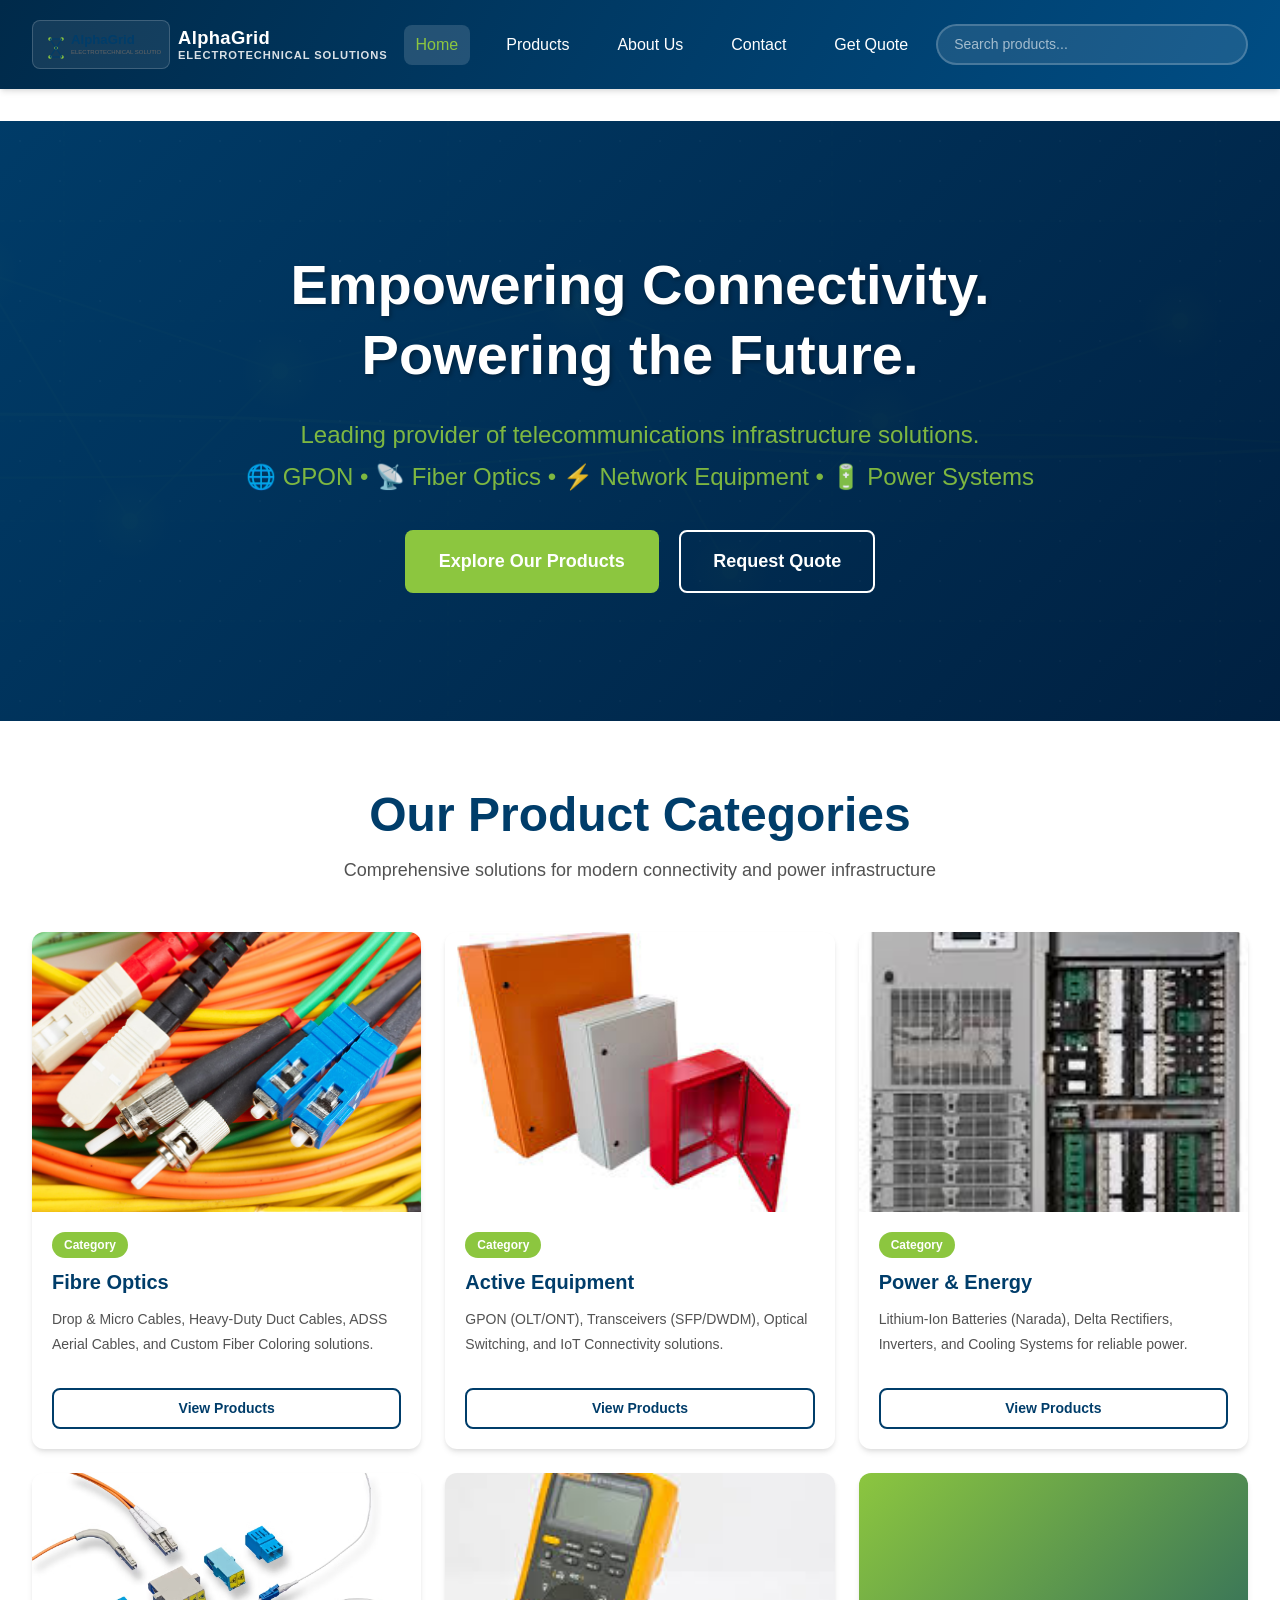
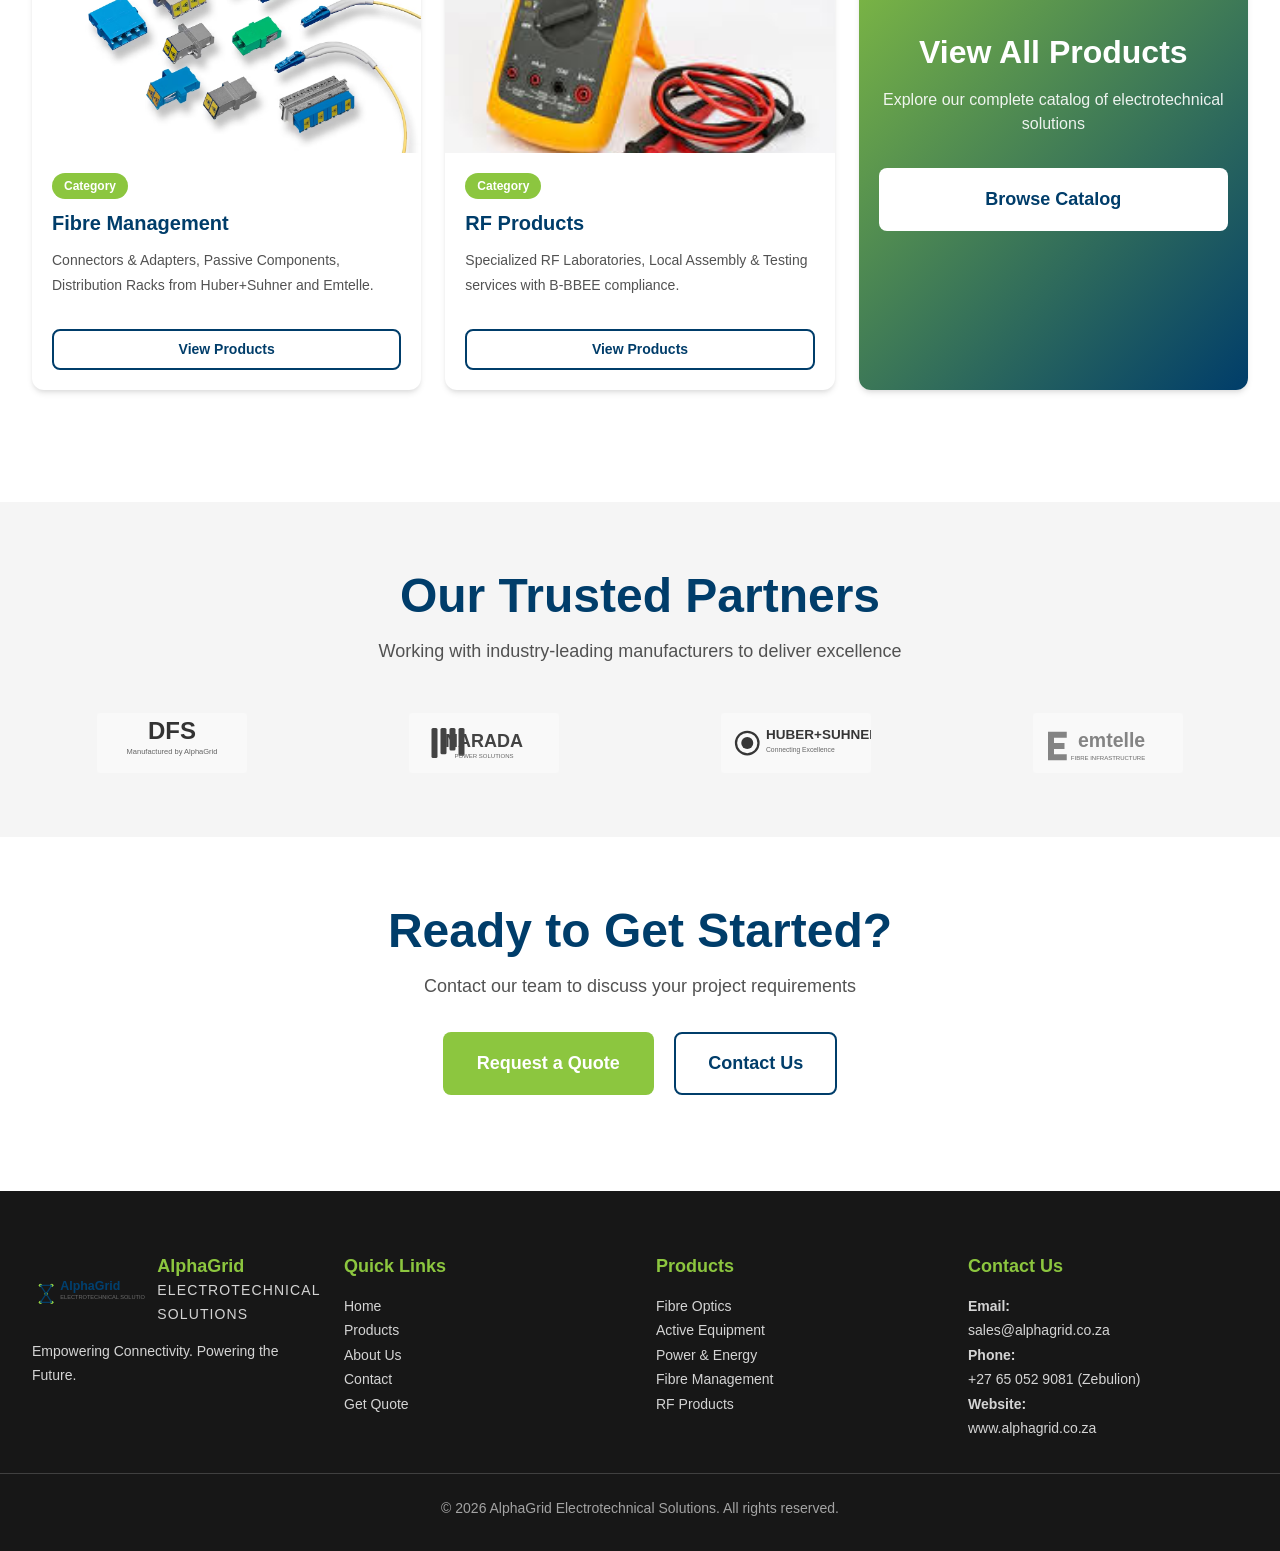
==== commit 9f144559: "load images" ====
--- a/index.html
+++ b/index.html
@@ -31,7 +31,13 @@
   <header class="header">
     <div class="container header-container">
       <a href="index.html" class="logo">
-        <img src="assets/images/logo.svg" alt="AlphaGrid Electrotechnical Solutions" width="200" height="60">
+        <span class="logo-mark">
+          <img src="assets/images/logo.svg" alt="AlphaGrid Electrotechnical Solutions" width="200" height="60">
+        </span>
+        <span class="logo-text-wrap">
+          <span class="logo-brand-name">AlphaGrid</span>
+          <span class="logo-brand-subtitle">Electrotechnical Solutions</span>
+        </span>
       </a>
       
       <!-- Desktop Navigation -->
@@ -232,9 +238,14 @@
   <footer class="footer">
     <div class="container footer-content">
       <div class="footer-section">
-        <h3>AlphaGrid</h3>
+        <div class="footer-brand">
+          <img src="assets/images/logo.svg" alt="AlphaGrid" class="footer-brand-mark" width="120" height="36">
+          <div>
+            <h3>AlphaGrid</h3>
+            <p class="footer-brand-subtitle">Electrotechnical Solutions</p>
+          </div>
+        </div>
         <p>
-          Electrotechnical Solutions<br>
           Empowering Connectivity. Powering the Future.
         </p>
       </div>
--- a/assets/css/layout.css
+++ b/assets/css/layout.css
@@ -22,7 +22,7 @@
 
 /* Header */
 .header {
-  background-color: var(--color-primary);
+  background: linear-gradient(120deg, #002a4a 0%, var(--color-primary) 55%, #004d84 100%);
   color: var(--color-white);
   padding: var(--space-4) 0;
   position: sticky;
@@ -41,15 +41,52 @@
 .logo {
   display: flex;
   align-items: center;
-  gap: var(--space-3);
+  gap: var(--space-2);
   font-size: var(--text-xl);
   font-weight: var(--font-bold);
   color: var(--color-white);
+  min-width: 0;
+}
+
+.logo-mark {
+  display: inline-flex;
+  align-items: center;
+  justify-content: center;
+  background-color: rgba(255, 255, 255, 0.08);
+  border: 1px solid rgba(255, 255, 255, 0.18);
+  border-radius: var(--radius-md);
+  padding: 0.35rem 0.5rem;
 }
 
 .logo img {
-  height: 50px;
+  height: 36px;
   width: auto;
+}
+
+.logo-text-wrap {
+  display: flex;
+  flex-direction: column;
+  line-height: 1.1;
+}
+
+.logo-brand-name {
+  font-size: 1.15rem;
+  letter-spacing: 0.02em;
+  font-weight: var(--font-bold);
+  color: var(--color-white);
+}
+
+.logo-brand-subtitle {
+  font-size: 0.7rem;
+  letter-spacing: 0.08em;
+  text-transform: uppercase;
+  color: rgba(255, 255, 255, 0.85);
+}
+
+@media (max-width: 420px) {
+  .logo-brand-subtitle {
+    display: none;
+  }
 }
 
 /* Navigation */
@@ -69,12 +106,12 @@
   font-weight: var(--font-medium);
   padding: var(--space-2) var(--space-3);
   border-radius: var(--radius-md);
-  transition: background-color var(--transition-fast);
+  transition: all var(--transition-fast);
 }
 
 .nav-link:hover,
 .nav-link.active {
-  background-color: rgba(255, 255, 255, 0.1);
+  background-color: rgba(255, 255, 255, 0.14);
   color: var(--color-accent);
 }
 
@@ -227,6 +264,30 @@
   margin-bottom: var(--space-4);
 }
 
+.footer-brand {
+  display: flex;
+  align-items: center;
+  gap: var(--space-3);
+  margin-bottom: var(--space-3);
+}
+
+.footer-brand-mark {
+  height: 34px;
+  width: auto;
+  filter: brightness(1.05);
+}
+
+.footer-brand h3 {
+  margin-bottom: 0;
+}
+
+.footer-brand-subtitle {
+  color: var(--color-gray-400);
+  text-transform: uppercase;
+  letter-spacing: 0.08em;
+  font-size: 0.68rem;
+}
+
 .footer-section p,
 .footer-section a {
   color: var(--color-gray-300);
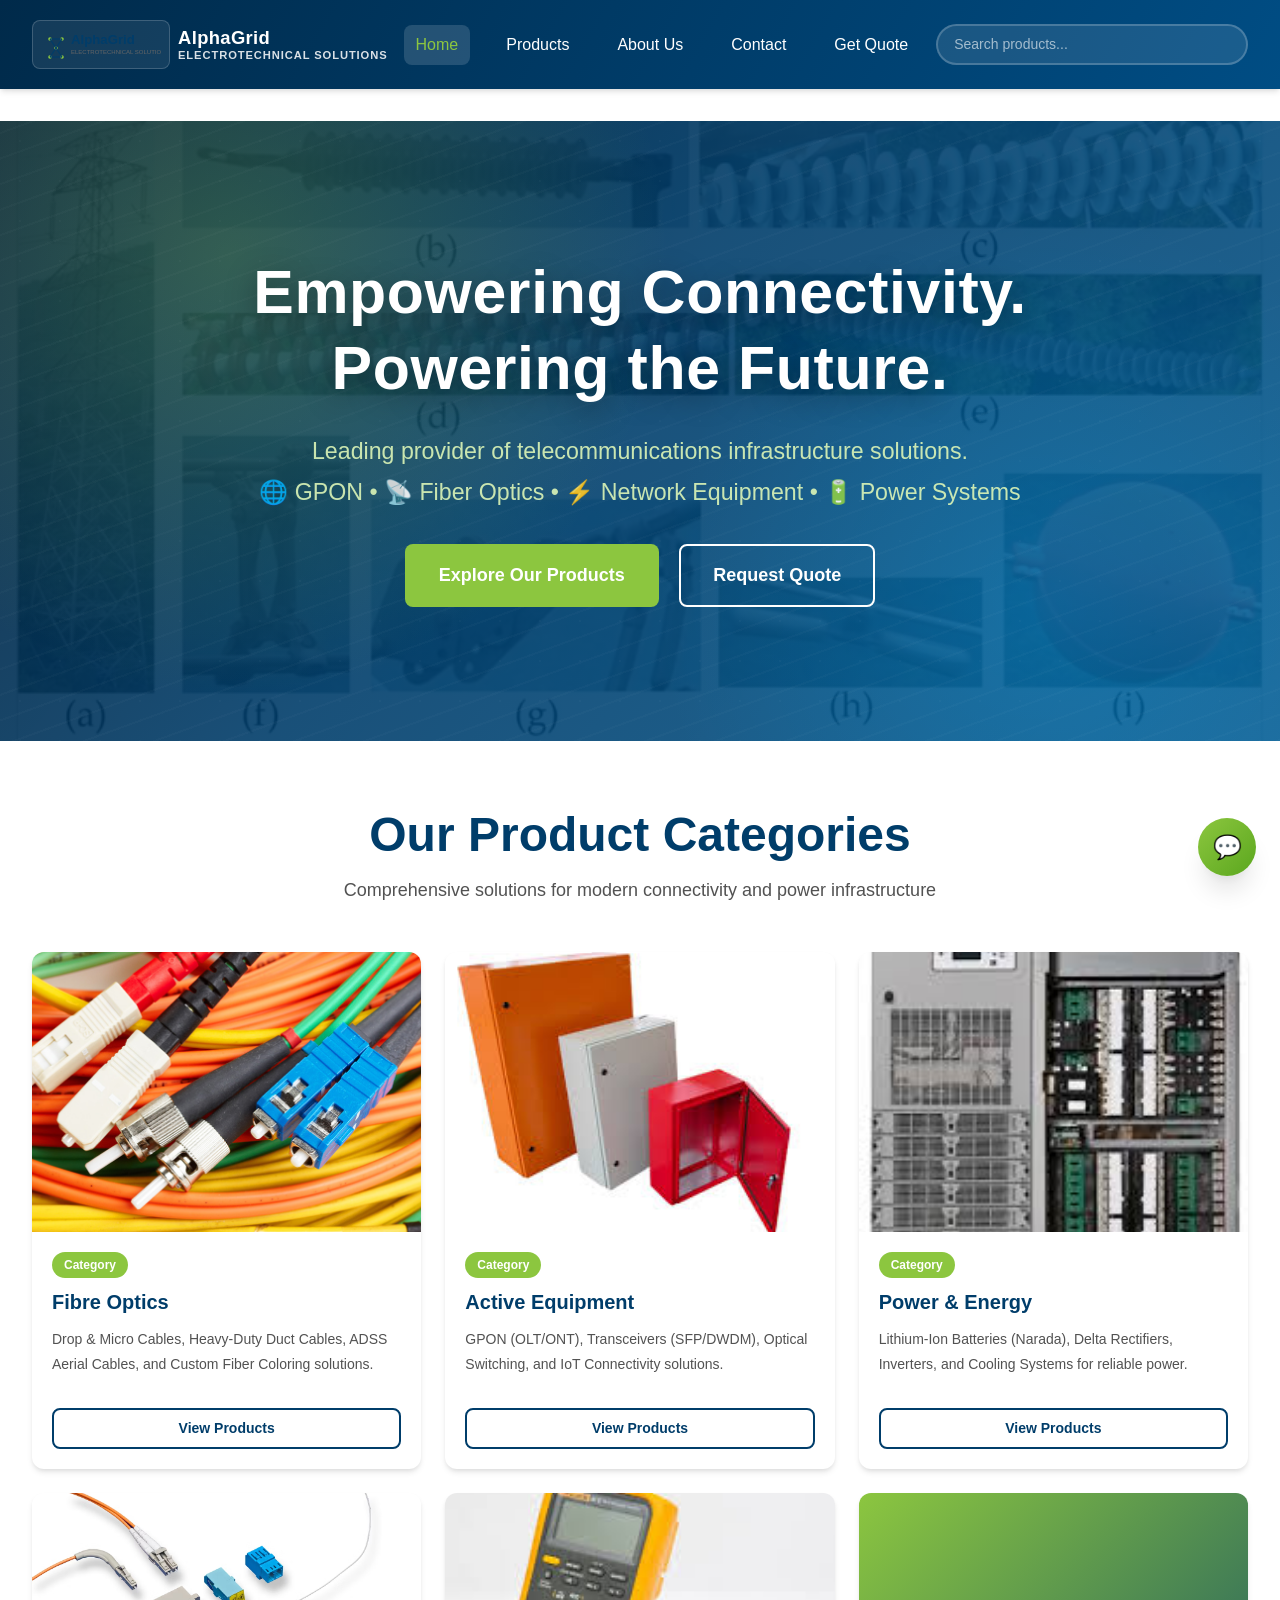
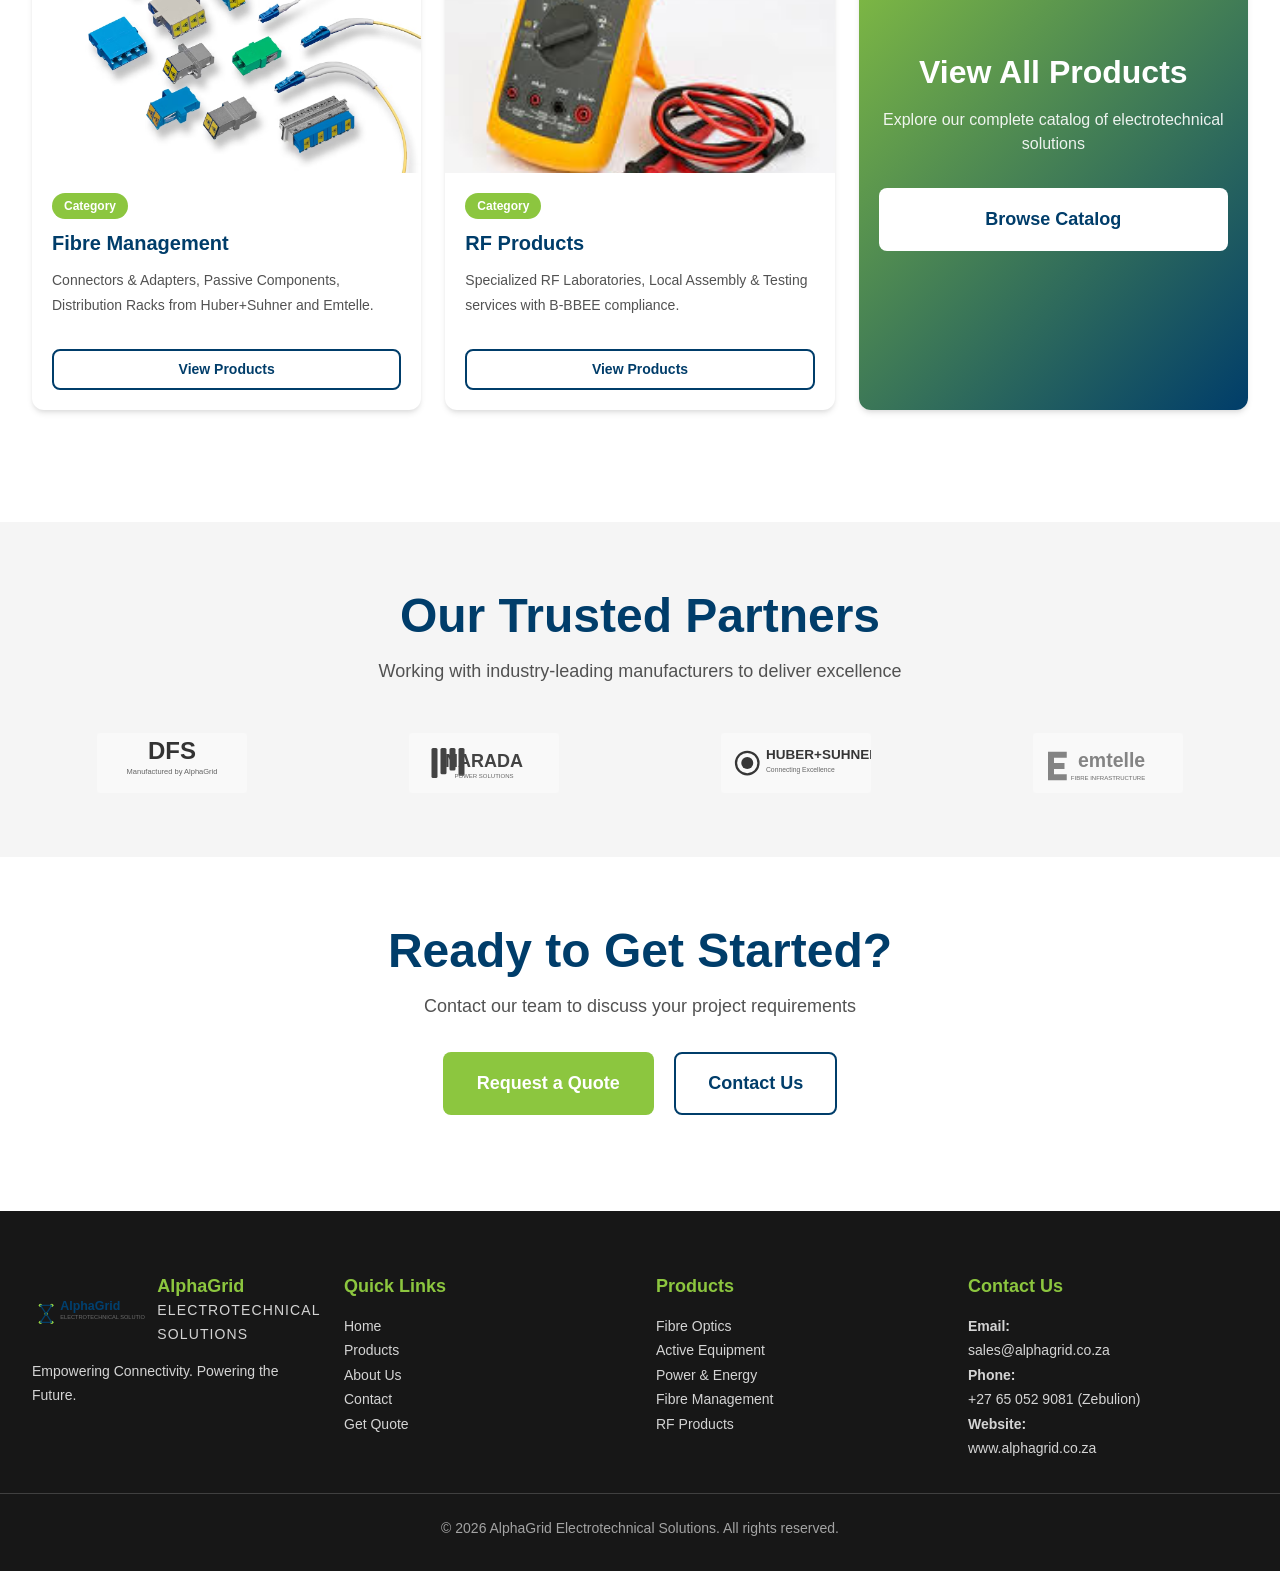
==== commit 89c0e3dd: "load images" ====
--- a/index.html
+++ b/index.html
@@ -76,12 +76,12 @@
   <!-- Main Content -->
   <main class="main">
     <!-- Hero Section -->
-    <section class="hero" style="background: linear-gradient(135deg, rgba(0, 61, 106, 0.95) 0%, rgba(0, 31, 63, 0.95) 100%), url('assets/images/hero-network.svg') center/cover; min-height: 600px; display: flex; align-items: center;">
+    <section class="hero hero-home">
       <div class="container hero-content">
-        <h1 class="hero-title fade-in" style="font-size: 3.5rem; color: white; text-shadow: 2px 2px 4px rgba(0,0,0,0.3);">
+        <h1 class="hero-title fade-in">
           Empowering Connectivity.<br>Powering the Future.
         </h1>
-        <p class="hero-subtitle fade-in" style="font-size: 1.5rem; color: #8CC63F; max-width: 800px; margin: 0 auto 2rem;">
+        <p class="hero-subtitle fade-in" style="margin: 0 auto 2rem;">
           Leading provider of telecommunications infrastructure solutions.<br>
           🌐 GPON • 📡 Fiber Optics • ⚡ Network Equipment • 🔋 Power Systems
         </p>
@@ -296,5 +296,6 @@
   <script src="assets/js/animations.js"></script>
   <script src="assets/js/products.js"></script>
   <script src="assets/js/search.js"></script>
+  <script src="assets/js/chatbot.js"></script>
 </body>
 </html>
--- a/assets/css/components.css
+++ b/assets/css/components.css
@@ -231,6 +231,168 @@
   margin: 0 auto;
 }
 
+.hero-home {
+  min-height: 620px;
+  display: flex;
+  align-items: center;
+  background:
+    radial-gradient(circle at 18% 22%, rgba(140, 198, 63, 0.25) 0, rgba(140, 198, 63, 0) 38%),
+    radial-gradient(circle at 82% 78%, rgba(0, 179, 255, 0.2) 0, rgba(0, 179, 255, 0) 34%),
+    linear-gradient(132deg, rgba(0, 28, 53, 0.92) 0%, rgba(0, 61, 106, 0.9) 45%, rgba(0, 85, 140, 0.88) 100%),
+    url('../../AlphaGrid Pics/Transmission Line Components2.webp') center/cover;
+}
+
+.hero-home::after {
+  content: '';
+  position: absolute;
+  inset: 0;
+  pointer-events: none;
+  background: repeating-linear-gradient(
+    -20deg,
+    rgba(255, 255, 255, 0.02) 0 2px,
+    transparent 2px 24px
+  );
+}
+
+.hero-home .hero-content {
+  max-width: 920px;
+}
+
+.hero-home .hero-title {
+  font-size: clamp(2.2rem, 5vw, 3.8rem);
+  letter-spacing: 0.01em;
+  text-shadow: 0 8px 30px rgba(0, 0, 0, 0.4);
+}
+
+.hero-home .hero-subtitle {
+  color: #dcf5b7;
+  font-size: clamp(1.05rem, 2.3vw, 1.45rem);
+  max-width: 820px;
+}
+
+.hero-home .btn-outline {
+  border-color: rgba(255, 255, 255, 0.8);
+  color: var(--color-white);
+}
+
+.hero-home .btn-outline:hover {
+  background-color: rgba(255, 255, 255, 0.12);
+}
+
+/* Chatbot */
+.chatbot-trigger {
+  position: fixed;
+  right: var(--space-6);
+  bottom: var(--space-6);
+  width: 58px;
+  height: 58px;
+  border-radius: 50%;
+  border: none;
+  background: linear-gradient(135deg, var(--color-accent) 0%, #5ba71e 100%);
+  color: var(--color-white);
+  font-size: 1.45rem;
+  box-shadow: var(--shadow-xl);
+  cursor: pointer;
+  z-index: var(--z-fixed);
+  transition: transform var(--transition-fast), box-shadow var(--transition-fast);
+}
+
+.chatbot-trigger:hover {
+  transform: translateY(-2px);
+  box-shadow: 0 16px 30px rgba(0, 0, 0, 0.2);
+}
+
+.chatbot-panel {
+  position: fixed;
+  right: var(--space-6);
+  bottom: calc(var(--space-6) + 72px);
+  width: min(360px, calc(100vw - 2rem));
+  background: var(--color-white);
+  border-radius: var(--radius-xl);
+  box-shadow: var(--shadow-xl);
+  overflow: hidden;
+  z-index: var(--z-fixed);
+  opacity: 0;
+  transform: translateY(10px) scale(0.98);
+  pointer-events: none;
+  transition: all var(--transition-base);
+}
+
+.chatbot-panel.active {
+  opacity: 1;
+  transform: translateY(0) scale(1);
+  pointer-events: auto;
+}
+
+.chatbot-header {
+  background: linear-gradient(120deg, var(--color-primary) 0%, #005a8f 100%);
+  color: var(--color-white);
+  padding: var(--space-4) var(--space-5);
+}
+
+.chatbot-title {
+  font-size: var(--text-base);
+  font-weight: var(--font-bold);
+}
+
+.chatbot-subtitle {
+  font-size: var(--text-xs);
+  opacity: 0.9;
+  margin-top: 2px;
+}
+
+.chatbot-body {
+  padding: var(--space-4);
+  max-height: 380px;
+  overflow-y: auto;
+  background: #fbfcfe;
+}
+
+.chatbot-message {
+  margin-bottom: var(--space-3);
+  font-size: var(--text-sm);
+  line-height: 1.55;
+  color: var(--color-gray-700);
+  background: var(--color-white);
+  border-radius: var(--radius-md);
+  padding: var(--space-3);
+  border: 1px solid var(--color-gray-200);
+}
+
+.chatbot-message.bot {
+  border-left: 3px solid var(--color-accent);
+}
+
+.chatbot-quick-actions {
+  display: flex;
+  flex-wrap: wrap;
+  gap: var(--space-2);
+  padding: 0 var(--space-4) var(--space-4);
+  background: #fbfcfe;
+}
+
+.chatbot-chip {
+  border: 1px solid #c3d7ea;
+  background: #f0f6fb;
+  color: var(--color-primary);
+  border-radius: var(--radius-full);
+  padding: 0.4rem 0.7rem;
+  font-size: var(--text-xs);
+  font-weight: var(--font-medium);
+  cursor: pointer;
+}
+
+.chatbot-chip:hover {
+  background: #e1effa;
+}
+
+.chatbot-footer {
+  border-top: 1px solid var(--color-gray-200);
+  padding: var(--space-3) var(--space-4);
+  font-size: var(--text-xs);
+  color: var(--color-gray-500);
+}
+
 .hero-title {
   font-size: var(--text-4xl);
   font-weight: var(--font-bold);
--- a/assets/css/responsive.css
+++ b/assets/css/responsive.css
@@ -49,6 +49,22 @@
 
   .footer-content {
     gap: var(--space-6);
+  }
+
+  .hero-home {
+    min-height: 540px;
+    background-position: 62% center;
+  }
+
+  .chatbot-trigger {
+    right: var(--space-4);
+    bottom: var(--space-4);
+  }
+
+  .chatbot-panel {
+    right: var(--space-4);
+    bottom: calc(var(--space-4) + 70px);
+    width: min(360px, calc(100vw - 1.5rem));
   }
 }
 
